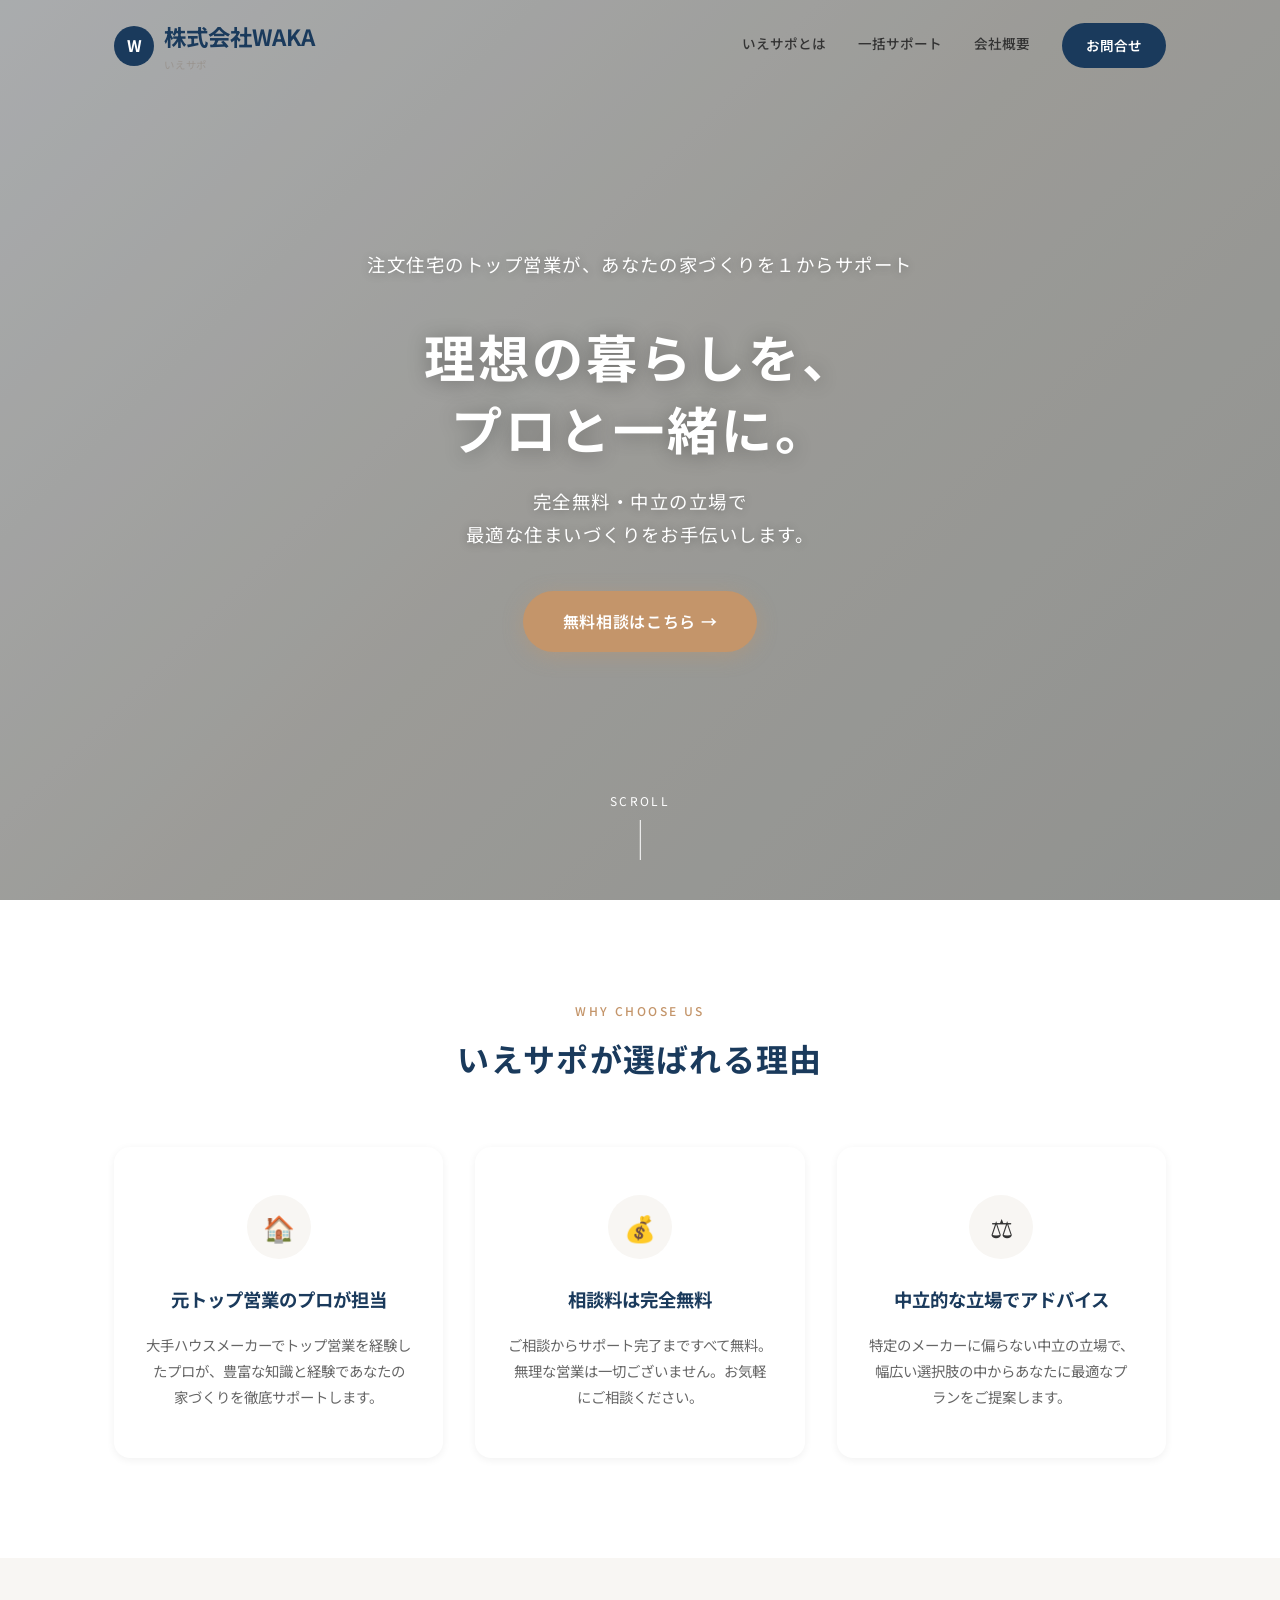
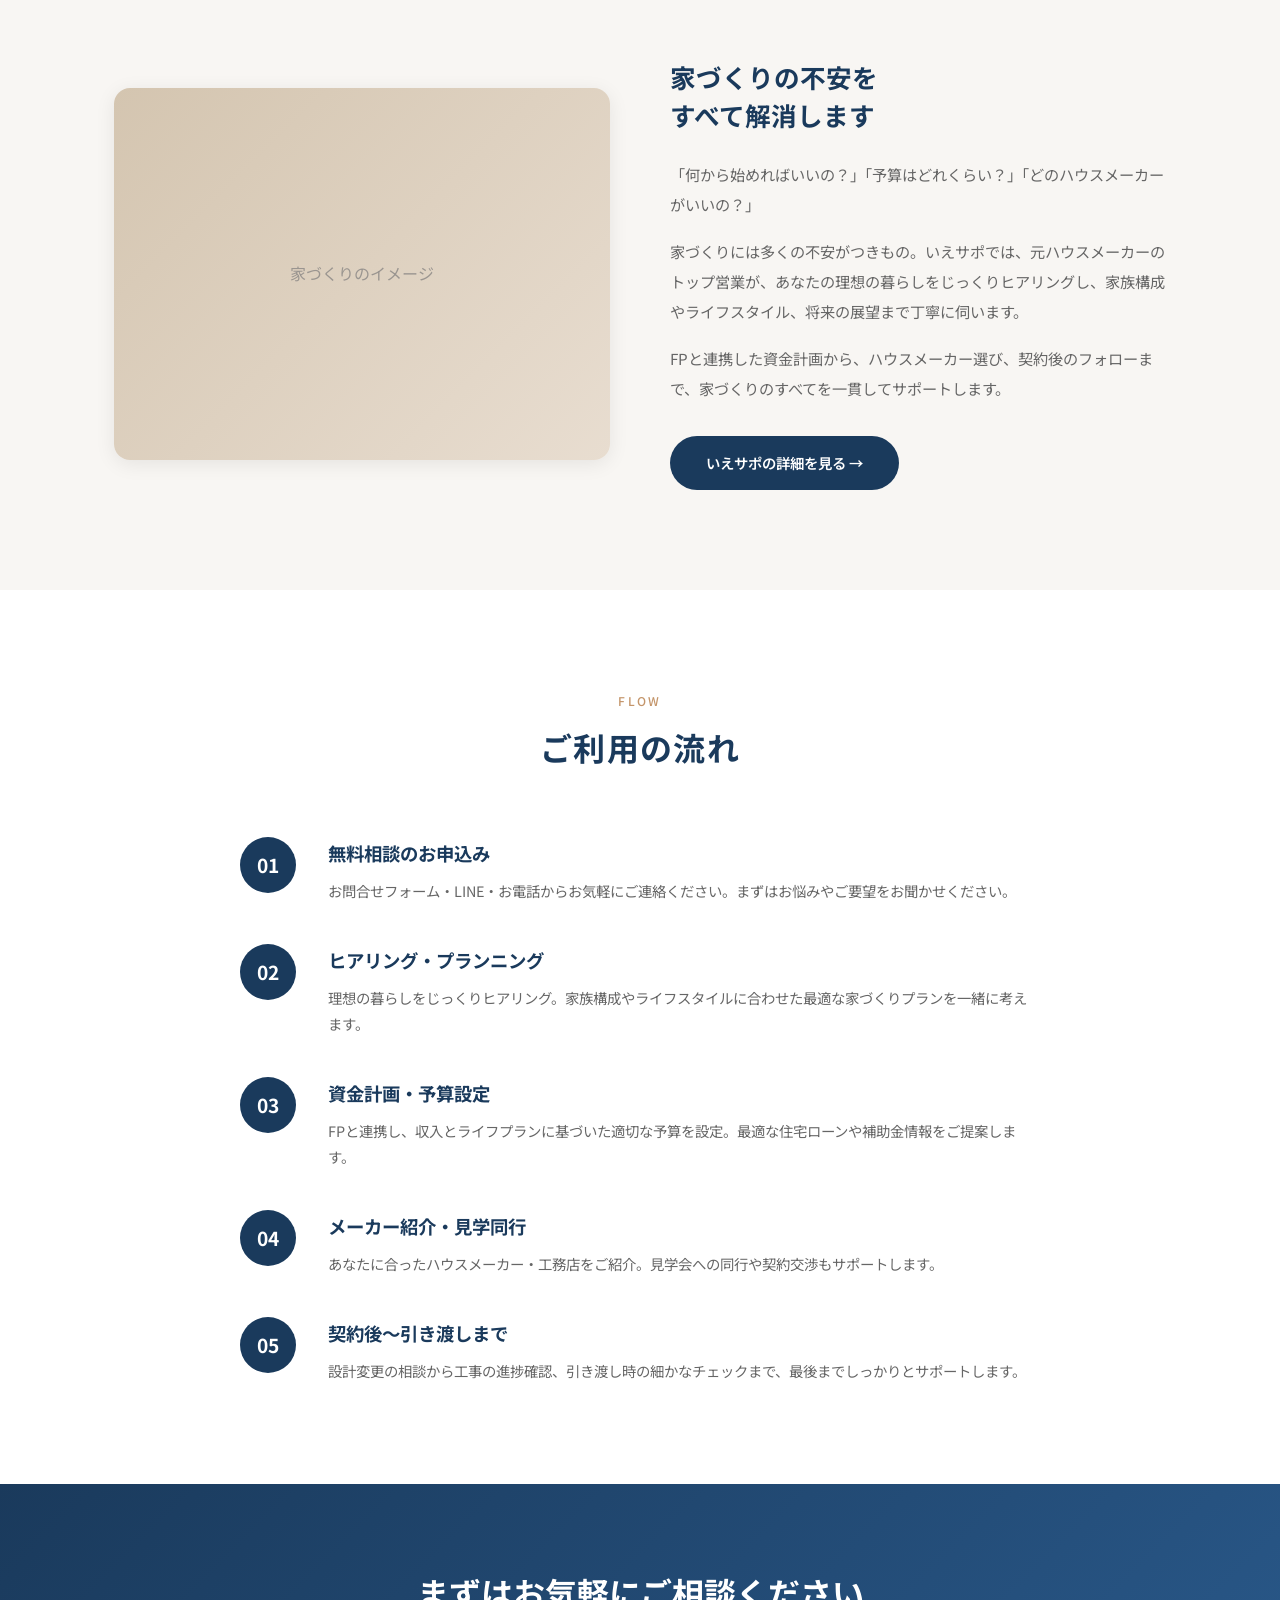
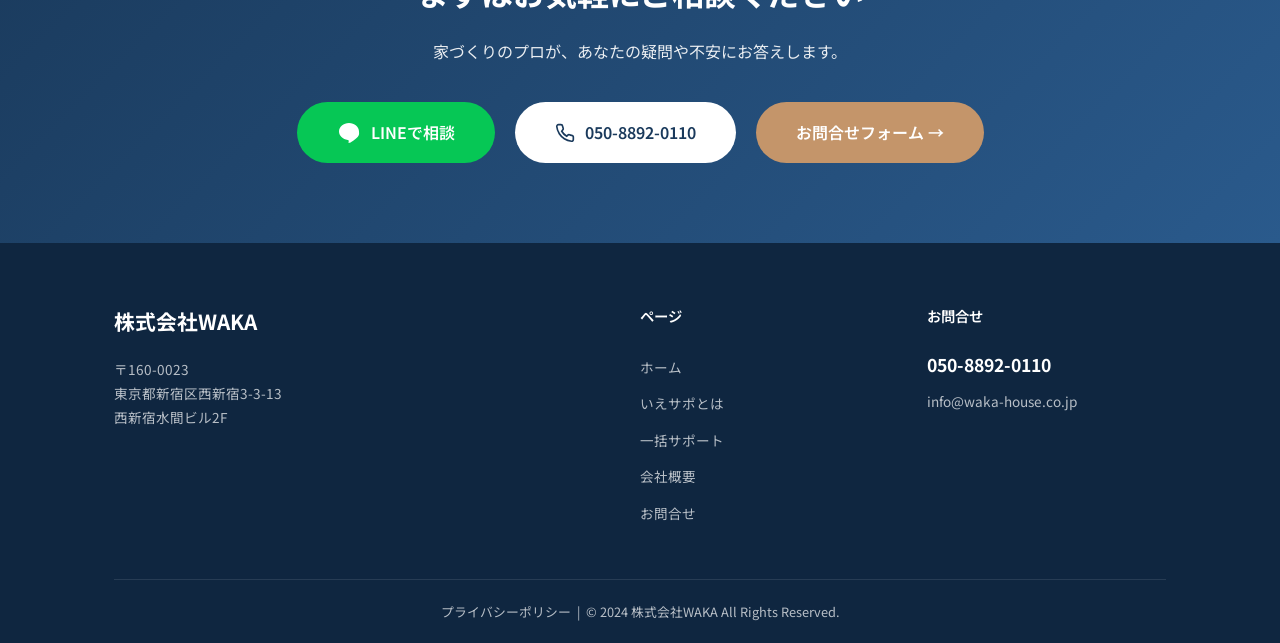
==== index.html @ 0952edc8 "Initial commit: 株式会社WAKA いえサポ corporate site - 7 pages: index, iesapo, support, contact, company, pr" ====
<!DOCTYPE html>
<html lang="ja">
<head>
  <meta charset="UTF-8">
  <meta name="viewport" content="width=device-width, initial-scale=1.0">
  <title>株式会社WAKA | いえサポ - 注文住宅のプロがあなたの家づくりをサポート</title>
  <meta name="description" content="株式会社WAKAの「いえサポ」は、注文住宅でトップ営業だったプロがあなたの家づくりを1からサポート。完全無料・中立の立場で最適な住まいづくりをお手伝いします。">
  <meta name="keywords" content="いえサポ,株式会社WAKA,注文住宅,家づくり,住宅相談,ハウスメーカー">
  <link rel="preconnect" href="https://fonts.googleapis.com">
  <link rel="preconnect" href="https://fonts.gstatic.com" crossorigin>
  <link href="https://fonts.googleapis.com/css2?family=Noto+Sans+JP:wght@300;400;500;600;700&display=swap" rel="stylesheet">
  <link rel="stylesheet" href="assets/css/style.css">
</head>
<body>

  <!-- Header -->
  <header class="header">
    <div class="container">
      <div class="header-logo">
        <a href="index.html">
          <span class="logo-mark">W</span>
          <span>
            株式会社WAKA
            <span class="logo-sub">いえサポ</span>
          </span>
        </a>
      </div>
      <nav class="nav-desktop">
        <a href="iesapo.html">いえサポとは</a>
        <a href="support.html">一括サポート</a>
        <a href="company.html">会社概要</a>
        <a href="contact.php" class="nav-cta">お問合せ</a>
      </nav>
      <button class="hamburger" aria-label="メニュー">
        <span></span>
        <span></span>
        <span></span>
      </button>
    </div>
  </header>

  <!-- Mobile Nav -->
  <div class="nav-overlay"></div>
  <nav class="nav-mobile">
    <a href="index.html">ホーム</a>
    <a href="iesapo.html">いえサポとは</a>
    <a href="support.html">一括サポート</a>
    <a href="company.html">会社概要</a>
    <a href="contact.php">お問合せ</a>
    <a href="privacy.html">プライバシーポリシー</a>
  </nav>

  <!-- Hero -->
  <section class="hero">
    <div class="hero-bg">
      <img src="assets/images/hero-main.jpg" alt="理想の住まい" onerror="this.style.display='none'">
    </div>
    <div class="hero-content">
      <p class="subcopy fade-in">注文住宅のトップ営業が、あなたの家づくりを１からサポート</p>
      <h1 class="catchcopy fade-in">理想の暮らしを、<br>プロと一緒に。</h1>
      <p class="subcopy fade-in">完全無料・中立の立場で<br>最適な住まいづくりをお手伝いします。</p>
      <a href="contact.php" class="hero-cta fade-in">無料相談はこちら &#8594;</a>
    </div>
    <div class="hero-scroll">SCROLL</div>
  </section>

  <!-- Features -->
  <section class="section" id="features">
    <div class="container">
      <div class="section-title fade-in">
        <span class="en">Why Choose Us</span>
        <h2>いえサポが選ばれる理由</h2>
      </div>
      <div class="features-grid">
        <div class="feature-card fade-in">
          <div class="icon">&#x1F3E0;</div>
          <h3>元トップ営業のプロが担当</h3>
          <p>大手ハウスメーカーでトップ営業を経験したプロが、豊富な知識と経験であなたの家づくりを徹底サポートします。</p>
        </div>
        <div class="feature-card fade-in">
          <div class="icon">&#x1F4B0;</div>
          <h3>相談料は完全無料</h3>
          <p>ご相談からサポート完了まですべて無料。無理な営業は一切ございません。お気軽にご相談ください。</p>
        </div>
        <div class="feature-card fade-in">
          <div class="icon">&#x2696;</div>
          <h3>中立的な立場でアドバイス</h3>
          <p>特定のメーカーに偏らない中立の立場で、幅広い選択肢の中からあなたに最適なプランをご提案します。</p>
        </div>
      </div>
    </div>
  </section>

  <!-- About -->
  <section class="section section--gray" id="about">
    <div class="container">
      <div class="about-grid">
        <div class="about-image fade-in-left">
          <div class="placeholder-img">
            <img src="assets/images/about-home.jpg" alt="いえサポについて" onerror="this.parentElement.textContent='家づくりのイメージ'">
          </div>
        </div>
        <div class="about-text fade-in-right">
          <h3>家づくりの不安を<br>すべて解消します</h3>
          <p>「何から始めればいいの？」「予算はどれくらい？」「どのハウスメーカーがいいの？」</p>
          <p>家づくりには多くの不安がつきもの。いえサポでは、元ハウスメーカーのトップ営業が、あなたの理想の暮らしをじっくりヒアリングし、家族構成やライフスタイル、将来の展望まで丁寧に伺います。</p>
          <p>FPと連携した資金計画から、ハウスメーカー選び、契約後のフォローまで、家づくりのすべてを一貫してサポートします。</p>
          <a href="iesapo.html" class="btn-primary">いえサポの詳細を見る &#8594;</a>
        </div>
      </div>
    </div>
  </section>

  <!-- Flow -->
  <section class="section" id="flow">
    <div class="container">
      <div class="section-title fade-in">
        <span class="en">Flow</span>
        <h2>ご利用の流れ</h2>
      </div>
      <div class="steps-list">
        <div class="step-item fade-in">
          <div class="step-number">01</div>
          <div class="step-content">
            <h3>無料相談のお申込み</h3>
            <p>お問合せフォーム・LINE・お電話からお気軽にご連絡ください。まずはお悩みやご要望をお聞かせください。</p>
          </div>
        </div>
        <div class="step-item fade-in">
          <div class="step-number">02</div>
          <div class="step-content">
            <h3>ヒアリング・プランニング</h3>
            <p>理想の暮らしをじっくりヒアリング。家族構成やライフスタイルに合わせた最適な家づくりプランを一緒に考えます。</p>
          </div>
        </div>
        <div class="step-item fade-in">
          <div class="step-number">03</div>
          <div class="step-content">
            <h3>資金計画・予算設定</h3>
            <p>FPと連携し、収入とライフプランに基づいた適切な予算を設定。最適な住宅ローンや補助金情報をご提案します。</p>
          </div>
        </div>
        <div class="step-item fade-in">
          <div class="step-number">04</div>
          <div class="step-content">
            <h3>メーカー紹介・見学同行</h3>
            <p>あなたに合ったハウスメーカー・工務店をご紹介。見学会への同行や契約交渉もサポートします。</p>
          </div>
        </div>
        <div class="step-item fade-in">
          <div class="step-number">05</div>
          <div class="step-content">
            <h3>契約後〜引き渡しまで</h3>
            <p>設計変更の相談から工事の進捗確認、引き渡し時の細かなチェックまで、最後までしっかりとサポートします。</p>
          </div>
        </div>
      </div>
    </div>
  </section>

  <!-- CTA -->
  <section class="cta-section">
    <div class="container fade-in">
      <h2>まずはお気軽にご相談ください</h2>
      <p>家づくりのプロが、あなたの疑問や不安にお答えします。</p>
      <div class="cta-buttons">
        <a href="https://line.me/" class="cta-btn cta-btn--line" target="_blank" rel="noopener">
          <svg width="24" height="24" viewBox="0 0 24 24" fill="currentColor"><path d="M12 2C6.48 2 2 5.82 2 10.5c0 4.21 3.74 7.74 8.78 8.4.34.07.8.23.92.52.1.27.07.68.03.95l-.15.9c-.04.27-.2 1.05.92.57s6.13-3.61 8.36-6.18C22.63 13.59 22 12.11 22 10.5 22 5.82 17.52 2 12 2z"/></svg>
          LINEで相談
        </a>
        <a href="tel:050-8892-0110" class="cta-btn cta-btn--tel">
          <svg width="20" height="20" viewBox="0 0 24 24" fill="none" stroke="currentColor" stroke-width="2"><path d="M22 16.92v3a2 2 0 01-2.18 2 19.79 19.79 0 01-8.63-3.07 19.5 19.5 0 01-6-6 19.79 19.79 0 01-3.07-8.67A2 2 0 014.11 2h3a2 2 0 012 1.72c.13.81.36 1.6.68 2.34a2 2 0 01-.45 2.11L8.09 9.91a16 16 0 006 6l1.27-1.27a2 2 0 012.11-.45c.74.32 1.53.55 2.34.68A2 2 0 0122 16.92z"/></svg>
          050-8892-0110
        </a>
        <a href="contact.php" class="cta-btn cta-btn--contact">
          お問合せフォーム &#8594;
        </a>
      </div>
    </div>
  </section>

  <!-- Footer -->
  <footer class="footer">
    <div class="container">
      <div class="footer-grid">
        <div class="footer-brand">
          <div class="logo">株式会社WAKA</div>
          <p>〒160-0023<br>東京都新宿区西新宿3-3-13<br>西新宿水間ビル2F</p>
        </div>
        <div class="footer-nav">
          <h4>ページ</h4>
          <a href="index.html">ホーム</a>
          <a href="iesapo.html">いえサポとは</a>
          <a href="support.html">一括サポート</a>
          <a href="company.html">会社概要</a>
          <a href="contact.php">お問合せ</a>
        </div>
        <div class="footer-contact">
          <h4>お問合せ</h4>
          <p class="tel">050-8892-0110</p>
          <p>info@waka-house.co.jp</p>
        </div>
      </div>
      <div class="footer-bottom">
        <a href="privacy.html">プライバシーポリシー</a> &nbsp;|&nbsp;
        <span>&copy; 2024 株式会社WAKA All Rights Reserved.</span>
      </div>
    </div>
  </footer>

  <!-- Fixed CTA (Mobile) -->
  <div class="fixed-cta">
    <a href="https://line.me/" class="cta-line" target="_blank" rel="noopener">
      <svg width="20" height="20" viewBox="0 0 24 24" fill="currentColor"><path d="M12 2C6.48 2 2 5.82 2 10.5c0 4.21 3.74 7.74 8.78 8.4.34.07.8.23.92.52.1.27.07.68.03.95l-.15.9c-.04.27-.2 1.05.92.57s6.13-3.61 8.36-6.18C22.63 13.59 22 12.11 22 10.5 22 5.82 17.52 2 12 2z"/></svg>
      LINE
    </a>
    <a href="tel:050-8892-0110" class="cta-tel">
      <svg width="18" height="18" viewBox="0 0 24 24" fill="none" stroke="currentColor" stroke-width="2"><path d="M22 16.92v3a2 2 0 01-2.18 2 19.79 19.79 0 01-8.63-3.07 19.5 19.5 0 01-6-6 19.79 19.79 0 01-3.07-8.67A2 2 0 014.11 2h3a2 2 0 012 1.72c.13.81.36 1.6.68 2.34a2 2 0 01-.45 2.11L8.09 9.91a16 16 0 006 6l1.27-1.27a2 2 0 012.11-.45c.74.32 1.53.55 2.34.68A2 2 0 0122 16.92z"/></svg>
      電話
    </a>
    <a href="contact.php" class="cta-mail">
      &#9993; お問合せ
    </a>
  </div>

  <script src="assets/js/main.js"></script>
</body>
</html>
---- assets/css/style.css ----
/* ============================================
   株式会社WAKA - いえサポ
   Modern Corporate Site Stylesheet
   ============================================ */

/* --- Reset & Base --- */
*,
*::before,
*::after {
  margin: 0;
  padding: 0;
  box-sizing: border-box;
}

:root {
  --color-primary: #1a3a5c;
  --color-primary-light: #2a5a8c;
  --color-primary-dark: #0f2640;
  --color-accent: #c4956a;
  --color-accent-light: #d4a87a;
  --color-white: #ffffff;
  --color-offwhite: #f8f6f3;
  --color-gray-light: #e8e4df;
  --color-gray: #9a9590;
  --color-text: #333333;
  --color-text-light: #666666;
  --font-main: 'Noto Sans JP', sans-serif;
  --shadow-sm: 0 2px 8px rgba(0, 0, 0, 0.06);
  --shadow-md: 0 4px 20px rgba(0, 0, 0, 0.08);
  --shadow-lg: 0 8px 40px rgba(0, 0, 0, 0.12);
  --radius: 8px;
  --radius-lg: 16px;
  --transition: 0.3s cubic-bezier(0.4, 0, 0.2, 1);
}

html {
  scroll-behavior: smooth;
  font-size: 16px;
}

body {
  font-family: var(--font-main);
  color: var(--color-text);
  background: var(--color-white);
  line-height: 1.8;
  -webkit-font-smoothing: antialiased;
  overflow-x: hidden;
}

a {
  color: inherit;
  text-decoration: none;
  transition: color var(--transition);
}

img {
  max-width: 100%;
  height: auto;
  display: block;
}

ul, ol {
  list-style: none;
}

/* --- Utility --- */
.container {
  max-width: 1100px;
  margin: 0 auto;
  padding: 0 24px;
}

.section {
  padding: 100px 0;
}

.section--gray {
  background: var(--color-offwhite);
}

.section-title {
  text-align: center;
  margin-bottom: 60px;
}

.section-title h2 {
  font-size: 2rem;
  font-weight: 700;
  color: var(--color-primary);
  letter-spacing: 0.04em;
  margin-bottom: 12px;
}

.section-title .en {
  display: block;
  font-size: 0.75rem;
  font-weight: 500;
  color: var(--color-accent);
  text-transform: uppercase;
  letter-spacing: 0.2em;
  margin-bottom: 8px;
}

.section-title p {
  color: var(--color-text-light);
  font-size: 0.95rem;
}

/* --- Fade In Animation --- */
.fade-in {
  opacity: 0;
  transform: translateY(30px);
  transition: opacity 0.8s ease, transform 0.8s ease;
}

.fade-in.visible {
  opacity: 1;
  transform: translateY(0);
}

.fade-in-left {
  opacity: 0;
  transform: translateX(-30px);
  transition: opacity 0.8s ease, transform 0.8s ease;
}

.fade-in-left.visible {
  opacity: 1;
  transform: translateX(0);
}

.fade-in-right {
  opacity: 0;
  transform: translateX(30px);
  transition: opacity 0.8s ease, transform 0.8s ease;
}

.fade-in-right.visible {
  opacity: 1;
  transform: translateX(0);
}

/* ============================================
   Header
   ============================================ */
.header {
  position: fixed;
  top: 0;
  left: 0;
  width: 100%;
  z-index: 1000;
  padding: 16px 0;
  transition: background var(--transition), box-shadow var(--transition), padding var(--transition);
}

.header.scrolled {
  background: rgba(255, 255, 255, 0.97);
  box-shadow: var(--shadow-sm);
  padding: 10px 0;
}

.header .container {
  display: flex;
  align-items: center;
  justify-content: space-between;
}

.header-logo a {
  display: flex;
  align-items: center;
  gap: 10px;
  font-size: 1.4rem;
  font-weight: 700;
  color: var(--color-primary);
}

.header-logo .logo-mark {
  width: 40px;
  height: 40px;
  background: var(--color-primary);
  color: var(--color-white);
  border-radius: 50%;
  display: flex;
  align-items: center;
  justify-content: center;
  font-size: 1rem;
  font-weight: 700;
}

.header-logo .logo-sub {
  display: block;
  font-size: 0.65rem;
  font-weight: 400;
  color: var(--color-gray);
  letter-spacing: 0.08em;
}

/* Desktop Nav */
.nav-desktop {
  display: flex;
  align-items: center;
  gap: 32px;
}

.nav-desktop a {
  font-size: 0.85rem;
  font-weight: 500;
  color: var(--color-text);
  position: relative;
  padding-bottom: 4px;
}

.nav-desktop a::after {
  content: '';
  position: absolute;
  bottom: 0;
  left: 0;
  width: 0;
  height: 2px;
  background: var(--color-accent);
  transition: width var(--transition);
}

.nav-desktop a:hover::after {
  width: 100%;
}

.nav-desktop .nav-cta {
  background: var(--color-primary);
  color: var(--color-white);
  padding: 10px 24px;
  border-radius: 50px;
  font-size: 0.85rem;
  font-weight: 600;
  transition: background var(--transition), transform var(--transition);
}

.nav-desktop .nav-cta::after {
  display: none;
}

.nav-desktop .nav-cta:hover {
  background: var(--color-primary-light);
  transform: translateY(-1px);
}

/* Hamburger */
.hamburger {
  display: none;
  flex-direction: column;
  gap: 6px;
  background: none;
  border: none;
  cursor: pointer;
  padding: 8px;
  z-index: 1001;
}

.hamburger span {
  display: block;
  width: 24px;
  height: 2px;
  background: var(--color-primary);
  transition: transform var(--transition), opacity var(--transition);
}

.hamburger.active span:nth-child(1) {
  transform: rotate(45deg) translate(5px, 6px);
}

.hamburger.active span:nth-child(2) {
  opacity: 0;
}

.hamburger.active span:nth-child(3) {
  transform: rotate(-45deg) translate(5px, -6px);
}

/* Mobile Nav */
.nav-mobile {
  display: none;
  position: fixed;
  top: 0;
  right: -100%;
  width: 80%;
  max-width: 360px;
  height: 100vh;
  background: var(--color-white);
  box-shadow: var(--shadow-lg);
  padding: 100px 40px 40px;
  transition: right var(--transition);
  z-index: 999;
}

.nav-mobile.open {
  right: 0;
}

.nav-mobile a {
  display: block;
  font-size: 1rem;
  font-weight: 500;
  padding: 16px 0;
  border-bottom: 1px solid var(--color-gray-light);
  color: var(--color-text);
}

.nav-mobile a:hover {
  color: var(--color-primary);
}

.nav-overlay {
  display: none;
  position: fixed;
  top: 0;
  left: 0;
  width: 100%;
  height: 100%;
  background: rgba(0, 0, 0, 0.4);
  z-index: 998;
  opacity: 0;
  transition: opacity var(--transition);
}

.nav-overlay.active {
  opacity: 1;
}

/* ============================================
   Hero
   ============================================ */
.hero {
  position: relative;
  height: 100vh;
  min-height: 600px;
  display: flex;
  align-items: center;
  justify-content: center;
  overflow: hidden;
}

.hero-bg {
  position: absolute;
  inset: 0;
  background: linear-gradient(135deg, #e8ddd0 0%, #d4c5b0 50%, #c4b8a5 100%);
  z-index: 0;
}

.hero-bg::after {
  content: '';
  position: absolute;
  inset: 0;
  background: rgba(26, 58, 92, 0.3);
}

.hero-bg img {
  width: 100%;
  height: 100%;
  object-fit: cover;
}

.hero-content {
  position: relative;
  z-index: 1;
  text-align: center;
  color: var(--color-white);
  padding: 0 24px;
}

.hero-content .catchcopy {
  font-size: 3.2rem;
  font-weight: 700;
  line-height: 1.4;
  letter-spacing: 0.06em;
  text-shadow: 0 2px 20px rgba(0, 0, 0, 0.3);
  margin-bottom: 20px;
}

.hero-content .subcopy {
  font-size: 1.15rem;
  font-weight: 400;
  letter-spacing: 0.08em;
  text-shadow: 0 1px 10px rgba(0, 0, 0, 0.3);
  margin-bottom: 40px;
  line-height: 1.8;
}

.hero-cta {
  display: inline-flex;
  align-items: center;
  gap: 10px;
  background: var(--color-accent);
  color: var(--color-white);
  padding: 16px 40px;
  border-radius: 50px;
  font-size: 1rem;
  font-weight: 600;
  letter-spacing: 0.04em;
  transition: background var(--transition), transform var(--transition), box-shadow var(--transition);
  box-shadow: 0 4px 20px rgba(196, 149, 106, 0.4);
}

.hero-cta:hover {
  background: var(--color-accent-light);
  transform: translateY(-2px);
  box-shadow: 0 6px 30px rgba(196, 149, 106, 0.5);
}

.hero-scroll {
  position: absolute;
  bottom: 40px;
  left: 50%;
  transform: translateX(-50%);
  z-index: 1;
  color: var(--color-white);
  font-size: 0.75rem;
  letter-spacing: 0.2em;
  text-align: center;
}

.hero-scroll::after {
  content: '';
  display: block;
  width: 1px;
  height: 40px;
  background: var(--color-white);
  margin: 8px auto 0;
  animation: scrollLine 1.5s ease-in-out infinite;
}

@keyframes scrollLine {
  0% { transform: scaleY(0); transform-origin: top; }
  50% { transform: scaleY(1); transform-origin: top; }
  50.1% { transform-origin: bottom; }
  100% { transform: scaleY(0); transform-origin: bottom; }
}

/* ============================================
   Features (Top Page)
   ============================================ */
.features-grid {
  display: grid;
  grid-template-columns: repeat(3, 1fr);
  gap: 32px;
}

.feature-card {
  background: var(--color-white);
  border-radius: var(--radius-lg);
  padding: 48px 32px;
  text-align: center;
  box-shadow: var(--shadow-sm);
  transition: transform var(--transition), box-shadow var(--transition);
}

.feature-card:hover {
  transform: translateY(-4px);
  box-shadow: var(--shadow-md);
}

.feature-card .icon {
  width: 64px;
  height: 64px;
  background: var(--color-offwhite);
  border-radius: 50%;
  display: flex;
  align-items: center;
  justify-content: center;
  margin: 0 auto 24px;
  font-size: 1.6rem;
}

.feature-card h3 {
  font-size: 1.15rem;
  font-weight: 700;
  color: var(--color-primary);
  margin-bottom: 16px;
}

.feature-card p {
  font-size: 0.9rem;
  color: var(--color-text-light);
  line-height: 1.8;
}

/* ============================================
   About / Intro
   ============================================ */
.about-grid {
  display: grid;
  grid-template-columns: 1fr 1fr;
  gap: 60px;
  align-items: center;
}

.about-image {
  border-radius: var(--radius-lg);
  overflow: hidden;
  box-shadow: var(--shadow-md);
}

.about-image .placeholder-img {
  width: 100%;
  aspect-ratio: 4 / 3;
  background: linear-gradient(135deg, #d4c5b0, #e8ddd0);
  display: flex;
  align-items: center;
  justify-content: center;
  font-size: 1rem;
  color: var(--color-gray);
}

.about-text h3 {
  font-size: 1.6rem;
  font-weight: 700;
  color: var(--color-primary);
  margin-bottom: 24px;
  line-height: 1.5;
}

.about-text p {
  font-size: 0.95rem;
  color: var(--color-text-light);
  margin-bottom: 16px;
  line-height: 2;
}

.btn-primary {
  display: inline-flex;
  align-items: center;
  gap: 8px;
  background: var(--color-primary);
  color: var(--color-white);
  padding: 14px 36px;
  border-radius: 50px;
  font-size: 0.9rem;
  font-weight: 600;
  transition: background var(--transition), transform var(--transition);
  margin-top: 16px;
}

.btn-primary:hover {
  background: var(--color-primary-light);
  transform: translateY(-2px);
}

.btn-accent {
  display: inline-flex;
  align-items: center;
  gap: 8px;
  background: var(--color-accent);
  color: var(--color-white);
  padding: 14px 36px;
  border-radius: 50px;
  font-size: 0.9rem;
  font-weight: 600;
  transition: background var(--transition), transform var(--transition);
  margin-top: 16px;
}

.btn-accent:hover {
  background: var(--color-accent-light);
  transform: translateY(-2px);
}

/* ============================================
   Steps / Flow
   ============================================ */
.steps-list {
  display: flex;
  flex-direction: column;
  gap: 40px;
  max-width: 800px;
  margin: 0 auto;
}

.step-item {
  display: flex;
  gap: 32px;
  align-items: flex-start;
}

.step-number {
  flex-shrink: 0;
  width: 56px;
  height: 56px;
  background: var(--color-primary);
  color: var(--color-white);
  border-radius: 50%;
  display: flex;
  align-items: center;
  justify-content: center;
  font-size: 1.2rem;
  font-weight: 700;
}

.step-content h3 {
  font-size: 1.15rem;
  font-weight: 700;
  color: var(--color-primary);
  margin-bottom: 8px;
}

.step-content p {
  font-size: 0.9rem;
  color: var(--color-text-light);
  line-height: 1.8;
}

/* ============================================
   CTA Section
   ============================================ */
.cta-section {
  background: linear-gradient(135deg, var(--color-primary) 0%, var(--color-primary-light) 100%);
  padding: 80px 0;
  text-align: center;
  color: var(--color-white);
}

.cta-section h2 {
  font-size: 2rem;
  font-weight: 700;
  margin-bottom: 16px;
}

.cta-section p {
  font-size: 1rem;
  margin-bottom: 36px;
  opacity: 0.9;
}

.cta-buttons {
  display: flex;
  justify-content: center;
  gap: 20px;
  flex-wrap: wrap;
}

.cta-btn {
  display: inline-flex;
  align-items: center;
  gap: 10px;
  padding: 16px 40px;
  border-radius: 50px;
  font-size: 1rem;
  font-weight: 600;
  transition: transform var(--transition), box-shadow var(--transition);
}

.cta-btn--line {
  background: #06c755;
  color: var(--color-white);
}

.cta-btn--line:hover {
  transform: translateY(-2px);
  box-shadow: 0 4px 20px rgba(6, 199, 85, 0.4);
}

.cta-btn--tel {
  background: var(--color-white);
  color: var(--color-primary);
}

.cta-btn--tel:hover {
  transform: translateY(-2px);
  box-shadow: 0 4px 20px rgba(255, 255, 255, 0.3);
}

.cta-btn--contact {
  background: var(--color-accent);
  color: var(--color-white);
}

.cta-btn--contact:hover {
  transform: translateY(-2px);
  box-shadow: 0 4px 20px rgba(196, 149, 106, 0.4);
}

/* ============================================
   Footer
   ============================================ */
.footer {
  background: var(--color-primary-dark);
  color: rgba(255, 255, 255, 0.7);
  padding: 60px 0 0;
}

.footer-grid {
  display: grid;
  grid-template-columns: 2fr 1fr 1fr;
  gap: 48px;
  margin-bottom: 48px;
}

.footer-brand .logo {
  font-size: 1.3rem;
  font-weight: 700;
  color: var(--color-white);
  margin-bottom: 16px;
}

.footer-brand p {
  font-size: 0.85rem;
  line-height: 1.8;
}

.footer-nav h4,
.footer-contact h4 {
  color: var(--color-white);
  font-size: 0.9rem;
  font-weight: 600;
  margin-bottom: 20px;
}

.footer-nav a {
  display: block;
  font-size: 0.85rem;
  padding: 6px 0;
  transition: color var(--transition);
}

.footer-nav a:hover {
  color: var(--color-white);
}

.footer-contact p {
  font-size: 0.85rem;
  margin-bottom: 8px;
}

.footer-contact .tel {
  font-size: 1.1rem;
  font-weight: 700;
  color: var(--color-white);
}

.footer-bottom {
  border-top: 1px solid rgba(255, 255, 255, 0.1);
  padding: 20px 0;
  text-align: center;
  font-size: 0.8rem;
}

/* ============================================
   Fixed Bottom CTA (Mobile)
   ============================================ */
.fixed-cta {
  position: fixed;
  bottom: 0;
  left: 0;
  width: 100%;
  z-index: 900;
  display: flex;
  box-shadow: 0 -2px 20px rgba(0, 0, 0, 0.15);
}

.fixed-cta a {
  flex: 1;
  display: flex;
  align-items: center;
  justify-content: center;
  gap: 8px;
  padding: 16px;
  font-size: 0.85rem;
  font-weight: 600;
  color: var(--color-white);
  text-align: center;
}

.fixed-cta .cta-line {
  background: #06c755;
}

.fixed-cta .cta-tel {
  background: var(--color-primary);
}

.fixed-cta .cta-mail {
  background: var(--color-accent);
}

/* ============================================
   Page Header (Sub Pages)
   ============================================ */
.page-header {
  padding: 140px 0 60px;
  background: linear-gradient(135deg, var(--color-offwhite) 0%, #ebe5dc 100%);
  text-align: center;
}

.page-header h1 {
  font-size: 2rem;
  font-weight: 700;
  color: var(--color-primary);
  margin-bottom: 8px;
}

.page-header .en {
  font-size: 0.75rem;
  color: var(--color-accent);
  text-transform: uppercase;
  letter-spacing: 0.2em;
}

/* ============================================
   Service Detail Pages
   ============================================ */
.service-intro {
  max-width: 800px;
  margin: 0 auto;
  text-align: center;
}

.service-intro p {
  font-size: 1.05rem;
  line-height: 2;
  color: var(--color-text-light);
}

.service-points {
  display: grid;
  grid-template-columns: repeat(2, 1fr);
  gap: 32px;
  margin-top: 48px;
}

.service-point {
  background: var(--color-white);
  border-radius: var(--radius-lg);
  padding: 40px 32px;
  box-shadow: var(--shadow-sm);
  transition: transform var(--transition), box-shadow var(--transition);
}

.service-point:hover {
  transform: translateY(-4px);
  box-shadow: var(--shadow-md);
}

.service-point .num {
  display: inline-block;
  font-size: 0.75rem;
  font-weight: 700;
  color: var(--color-accent);
  letter-spacing: 0.1em;
  margin-bottom: 12px;
}

.service-point h3 {
  font-size: 1.1rem;
  font-weight: 700;
  color: var(--color-primary);
  margin-bottom: 12px;
}

.service-point p {
  font-size: 0.9rem;
  color: var(--color-text-light);
  line-height: 1.8;
}

/* Worry List */
.worry-list {
  display: grid;
  grid-template-columns: repeat(2, 1fr);
  gap: 20px;
  max-width: 700px;
  margin: 40px auto 0;
}

.worry-item {
  background: var(--color-white);
  border-left: 4px solid var(--color-accent);
  padding: 20px 24px;
  border-radius: 0 var(--radius) var(--radius) 0;
  font-size: 0.95rem;
  color: var(--color-text);
  box-shadow: var(--shadow-sm);
}

/* ============================================
   Company Table
   ============================================ */
.company-table {
  max-width: 800px;
  margin: 0 auto;
}

.company-table table {
  width: 100%;
  border-collapse: collapse;
}

.company-table th,
.company-table td {
  padding: 20px 24px;
  border-bottom: 1px solid var(--color-gray-light);
  font-size: 0.95rem;
  text-align: left;
  vertical-align: top;
}

.company-table th {
  width: 160px;
  font-weight: 600;
  color: var(--color-primary);
  background: var(--color-offwhite);
}

/* ============================================
   Contact Form
   ============================================ */
.contact-form {
  max-width: 640px;
  margin: 0 auto;
}

.form-group {
  margin-bottom: 28px;
}

.form-group label {
  display: block;
  font-size: 0.9rem;
  font-weight: 600;
  color: var(--color-text);
  margin-bottom: 8px;
}

.form-group label .required {
  background: var(--color-accent);
  color: var(--color-white);
  font-size: 0.7rem;
  padding: 2px 8px;
  border-radius: 4px;
  margin-left: 8px;
  font-weight: 500;
}

.form-group input,
.form-group textarea,
.form-group select {
  width: 100%;
  padding: 14px 18px;
  border: 1px solid var(--color-gray-light);
  border-radius: var(--radius);
  font-size: 0.95rem;
  font-family: var(--font-main);
  color: var(--color-text);
  background: var(--color-white);
  transition: border-color var(--transition), box-shadow var(--transition);
}

.form-group input:focus,
.form-group textarea:focus,
.form-group select:focus {
  outline: none;
  border-color: var(--color-primary);
  box-shadow: 0 0 0 3px rgba(26, 58, 92, 0.1);
}

.form-group textarea {
  min-height: 160px;
  resize: vertical;
}

.form-submit {
  text-align: center;
  margin-top: 40px;
}

.form-submit button {
  display: inline-flex;
  align-items: center;
  gap: 10px;
  background: var(--color-primary);
  color: var(--color-white);
  border: none;
  padding: 18px 60px;
  border-radius: 50px;
  font-size: 1rem;
  font-weight: 600;
  font-family: var(--font-main);
  cursor: pointer;
  transition: background var(--transition), transform var(--transition), box-shadow var(--transition);
}

.form-submit button:hover {
  background: var(--color-primary-light);
  transform: translateY(-2px);
  box-shadow: var(--shadow-md);
}

/* ============================================
   Privacy Policy
   ============================================ */
.privacy-content {
  max-width: 800px;
  margin: 0 auto;
}

.privacy-content h3 {
  font-size: 1.15rem;
  font-weight: 700;
  color: var(--color-primary);
  margin: 40px 0 16px;
  padding-left: 16px;
  border-left: 3px solid var(--color-accent);
}

.privacy-content p {
  font-size: 0.9rem;
  color: var(--color-text-light);
  line-height: 2;
  margin-bottom: 16px;
}

.privacy-content ul {
  margin: 12px 0 16px 24px;
}

.privacy-content ul li {
  font-size: 0.9rem;
  color: var(--color-text-light);
  line-height: 2;
  position: relative;
  padding-left: 16px;
}

.privacy-content ul li::before {
  content: '・';
  position: absolute;
  left: 0;
}

/* ============================================
   Thanks Page
   ============================================ */
.thanks-content {
  text-align: center;
  padding: 120px 24px;
  min-height: 50vh;
  display: flex;
  flex-direction: column;
  align-items: center;
  justify-content: center;
}

.thanks-content .icon-check {
  width: 80px;
  height: 80px;
  background: #e8f5e9;
  border-radius: 50%;
  display: flex;
  align-items: center;
  justify-content: center;
  font-size: 2rem;
  margin: 0 auto 24px;
  color: #4caf50;
}

.thanks-content h2 {
  font-size: 1.6rem;
  font-weight: 700;
  color: var(--color-primary);
  margin-bottom: 16px;
}

.thanks-content p {
  font-size: 0.95rem;
  color: var(--color-text-light);
  margin-bottom: 40px;
  line-height: 2;
}

/* ============================================
   Map
   ============================================ */
.map-container {
  margin-top: 48px;
  border-radius: var(--radius-lg);
  overflow: hidden;
  box-shadow: var(--shadow-sm);
}

.map-container iframe {
  width: 100%;
  height: 400px;
  border: none;
}

/* ============================================
   Responsive
   ============================================ */
@media (max-width: 768px) {
  .nav-desktop {
    display: none;
  }

  .hamburger {
    display: flex;
  }

  .nav-mobile {
    display: block;
  }

  .hero-content .catchcopy {
    font-size: 1.8rem;
  }

  .hero-content .subcopy {
    font-size: 0.95rem;
  }

  .features-grid {
    grid-template-columns: 1fr;
    gap: 20px;
  }

  .about-grid {
    grid-template-columns: 1fr;
    gap: 32px;
  }

  .service-points {
    grid-template-columns: 1fr;
  }

  .worry-list {
    grid-template-columns: 1fr;
  }

  .footer-grid {
    grid-template-columns: 1fr;
    gap: 32px;
  }

  .section {
    padding: 60px 0;
  }

  .section-title {
    margin-bottom: 40px;
  }

  .section-title h2 {
    font-size: 1.5rem;
  }

  .cta-section h2 {
    font-size: 1.4rem;
  }

  .steps-list {
    gap: 28px;
  }

  .step-item {
    gap: 20px;
  }

  .company-table th,
  .company-table td {
    display: block;
    width: 100%;
    padding: 12px 16px;
  }

  .company-table th {
    border-bottom: none;
    padding-bottom: 4px;
  }

  .page-header {
    padding: 120px 0 40px;
  }

  .page-header h1 {
    font-size: 1.5rem;
  }

  body {
    padding-bottom: 60px;
  }
}

@media (min-width: 769px) {
  .fixed-cta {
    display: none;
  }
}
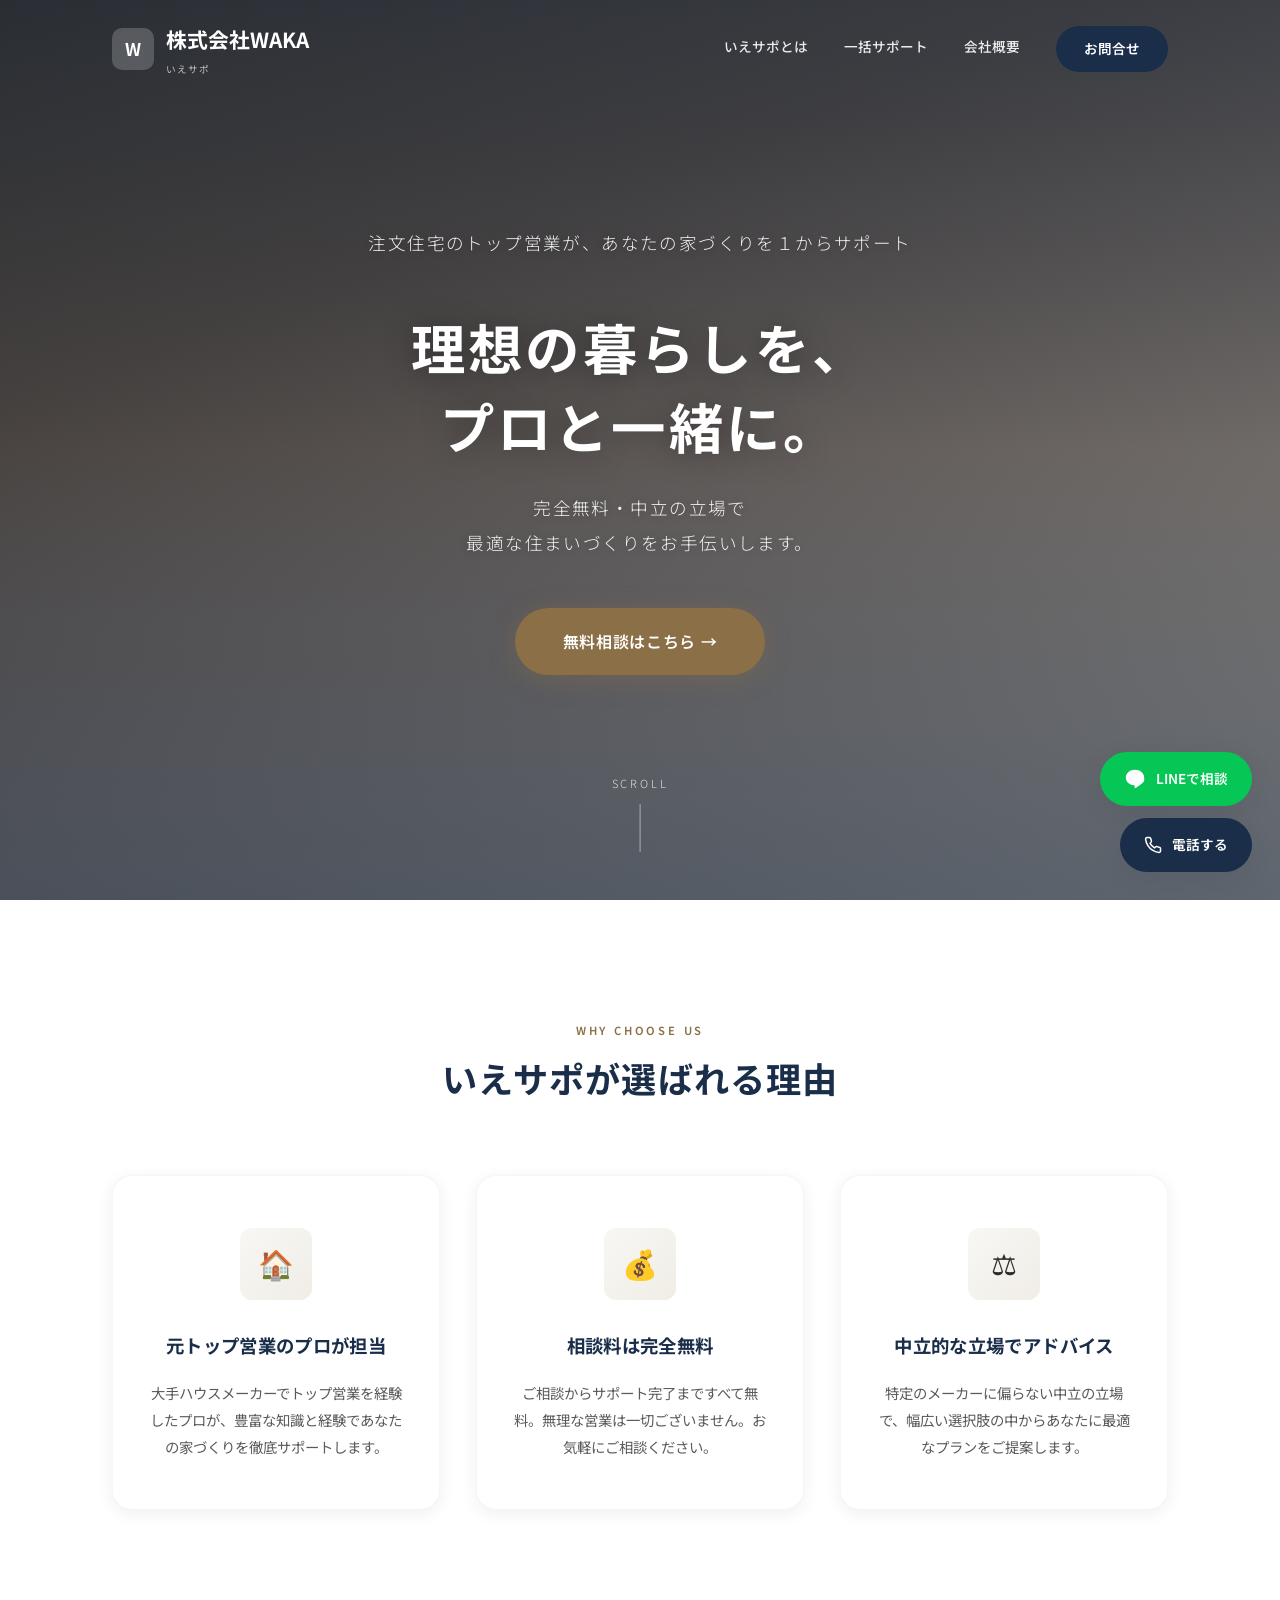
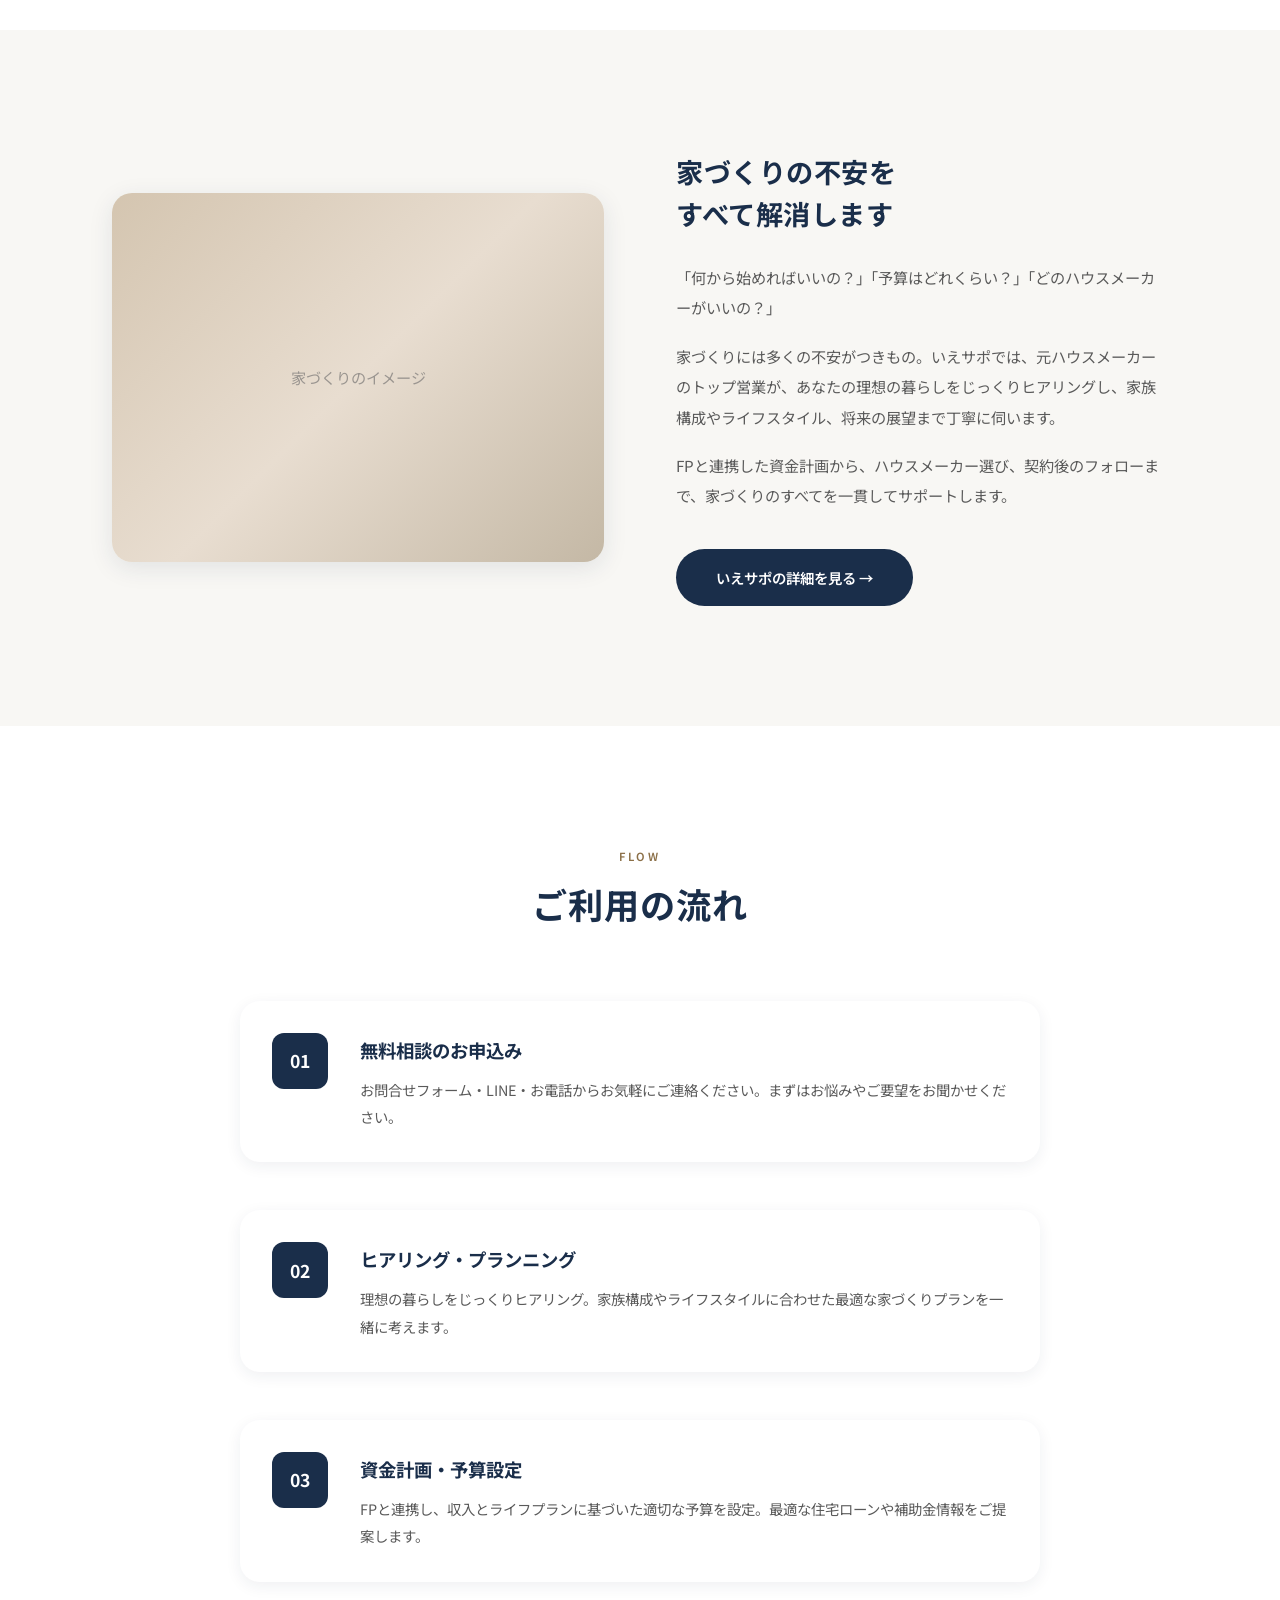
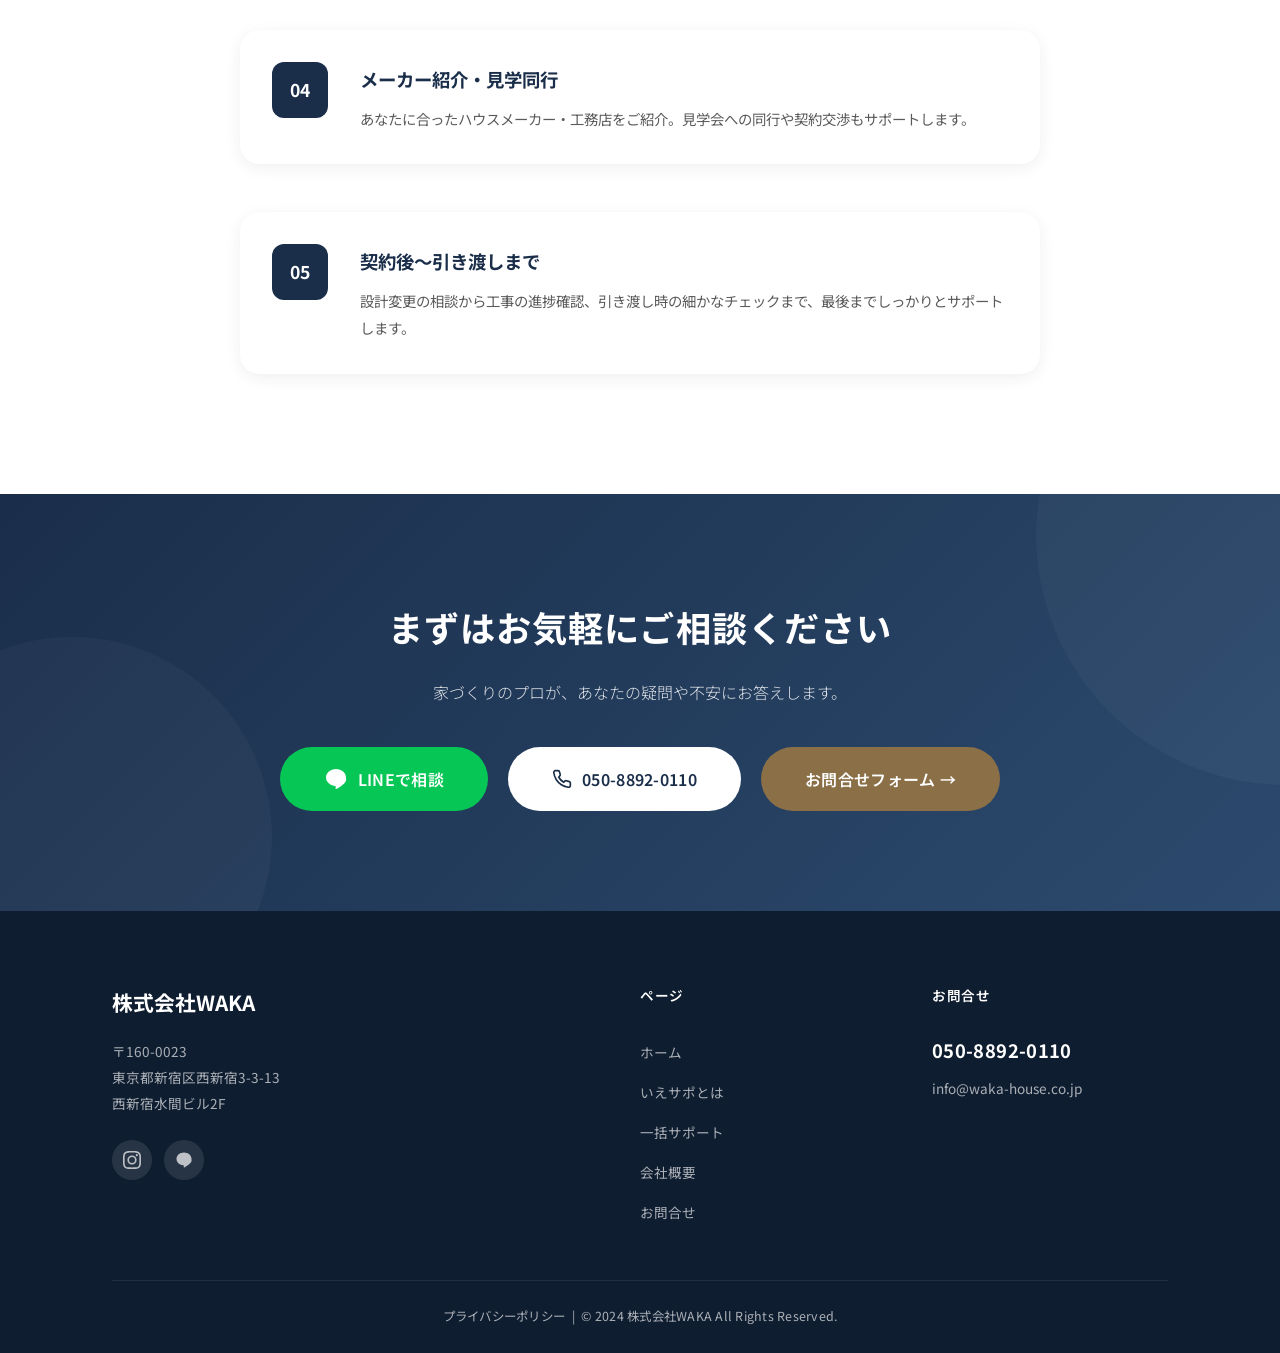
==== commit 63d1388c: "Redesign: updated color palette, floating CTA, footer SNS, stagger animations - Color palette: navy " ====
--- a/index.html
+++ b/index.html
@@ -71,18 +71,18 @@
         <span class="en">Why Choose Us</span>
         <h2>いえサポが選ばれる理由</h2>
       </div>
-      <div class="features-grid">
-        <div class="feature-card fade-in">
+      <div class="features-grid fade-in-stagger">
+        <div class="feature-card">
           <div class="icon">&#x1F3E0;</div>
           <h3>元トップ営業のプロが担当</h3>
           <p>大手ハウスメーカーでトップ営業を経験したプロが、豊富な知識と経験であなたの家づくりを徹底サポートします。</p>
         </div>
-        <div class="feature-card fade-in">
+        <div class="feature-card">
           <div class="icon">&#x1F4B0;</div>
           <h3>相談料は完全無料</h3>
           <p>ご相談からサポート完了まですべて無料。無理な営業は一切ございません。お気軽にご相談ください。</p>
         </div>
-        <div class="feature-card fade-in">
+        <div class="feature-card">
           <div class="icon">&#x2696;</div>
           <h3>中立的な立場でアドバイス</h3>
           <p>特定のメーカーに偏らない中立の立場で、幅広い選択肢の中からあなたに最適なプランをご提案します。</p>
@@ -118,36 +118,36 @@
         <span class="en">Flow</span>
         <h2>ご利用の流れ</h2>
       </div>
-      <div class="steps-list">
-        <div class="step-item fade-in">
+      <div class="steps-list fade-in-stagger">
+        <div class="step-item">
           <div class="step-number">01</div>
           <div class="step-content">
             <h3>無料相談のお申込み</h3>
             <p>お問合せフォーム・LINE・お電話からお気軽にご連絡ください。まずはお悩みやご要望をお聞かせください。</p>
           </div>
         </div>
-        <div class="step-item fade-in">
+        <div class="step-item">
           <div class="step-number">02</div>
           <div class="step-content">
             <h3>ヒアリング・プランニング</h3>
             <p>理想の暮らしをじっくりヒアリング。家族構成やライフスタイルに合わせた最適な家づくりプランを一緒に考えます。</p>
           </div>
         </div>
-        <div class="step-item fade-in">
+        <div class="step-item">
           <div class="step-number">03</div>
           <div class="step-content">
             <h3>資金計画・予算設定</h3>
             <p>FPと連携し、収入とライフプランに基づいた適切な予算を設定。最適な住宅ローンや補助金情報をご提案します。</p>
           </div>
         </div>
-        <div class="step-item fade-in">
+        <div class="step-item">
           <div class="step-number">04</div>
           <div class="step-content">
             <h3>メーカー紹介・見学同行</h3>
             <p>あなたに合ったハウスメーカー・工務店をご紹介。見学会への同行や契約交渉もサポートします。</p>
           </div>
         </div>
-        <div class="step-item fade-in">
+        <div class="step-item">
           <div class="step-number">05</div>
           <div class="step-content">
             <h3>契約後〜引き渡しまで</h3>
@@ -186,6 +186,14 @@
         <div class="footer-brand">
           <div class="logo">株式会社WAKA</div>
           <p>〒160-0023<br>東京都新宿区西新宿3-3-13<br>西新宿水間ビル2F</p>
+          <div class="footer-sns">
+            <a href="https://www.instagram.com/" target="_blank" rel="noopener" aria-label="Instagram">
+              <svg viewBox="0 0 24 24"><path d="M12 2.163c3.204 0 3.584.012 4.85.07 3.252.148 4.771 1.691 4.919 4.919.058 1.265.069 1.645.069 4.849 0 3.205-.012 3.584-.069 4.849-.149 3.225-1.664 4.771-4.919 4.919-1.266.058-1.644.07-4.85.07-3.204 0-3.584-.012-4.849-.07-3.26-.149-4.771-1.699-4.919-4.92-.058-1.265-.07-1.644-.07-4.849 0-3.204.013-3.583.07-4.849.149-3.227 1.664-4.771 4.919-4.919 1.266-.057 1.645-.069 4.849-.069zM12 0C8.741 0 8.333.014 7.053.072 2.695.272.273 2.69.073 7.052.014 8.333 0 8.741 0 12c0 3.259.014 3.668.072 4.948.2 4.358 2.618 6.78 6.98 6.98C8.333 23.986 8.741 24 12 24c3.259 0 3.668-.014 4.948-.072 4.354-.2 6.782-2.618 6.979-6.98.059-1.28.073-1.689.073-4.948 0-3.259-.014-3.667-.072-4.947-.196-4.354-2.617-6.78-6.979-6.98C15.668.014 15.259 0 12 0zm0 5.838a6.162 6.162 0 100 12.324 6.162 6.162 0 000-12.324zM12 16a4 4 0 110-8 4 4 0 010 8zm6.406-11.845a1.44 1.44 0 100 2.881 1.44 1.44 0 000-2.881z"/></svg>
+            </a>
+            <a href="https://line.me/" target="_blank" rel="noopener" aria-label="LINE">
+              <svg viewBox="0 0 24 24"><path d="M12 2C6.48 2 2 5.82 2 10.5c0 4.21 3.74 7.74 8.78 8.4.34.07.8.23.92.52.1.27.07.68.03.95l-.15.9c-.04.27-.2 1.05.92.57s6.13-3.61 8.36-6.18C22.63 13.59 22 12.11 22 10.5 22 5.82 17.52 2 12 2z"/></svg>
+            </a>
+          </div>
         </div>
         <div class="footer-nav">
           <h4>ページ</h4>
@@ -208,8 +216,20 @@
     </div>
   </footer>
 
+  <!-- Floating CTA (PC) -->
+  <div class="floating-cta">
+    <a href="https://line.me/" class="float-line" target="_blank" rel="noopener">
+      <svg width="22" height="22" viewBox="0 0 24 24" fill="currentColor"><path d="M12 2C6.48 2 2 5.82 2 10.5c0 4.21 3.74 7.74 8.78 8.4.34.07.8.23.92.52.1.27.07.68.03.95l-.15.9c-.04.27-.2 1.05.92.57s6.13-3.61 8.36-6.18C22.63 13.59 22 12.11 22 10.5 22 5.82 17.52 2 12 2z"/></svg>
+      LINEで相談
+    </a>
+    <a href="tel:050-8892-0110" class="float-tel">
+      <svg width="18" height="18" viewBox="0 0 24 24" fill="none" stroke="currentColor" stroke-width="2"><path d="M22 16.92v3a2 2 0 01-2.18 2 19.79 19.79 0 01-8.63-3.07 19.5 19.5 0 01-6-6 19.79 19.79 0 01-3.07-8.67A2 2 0 014.11 2h3a2 2 0 012 1.72c.13.81.36 1.6.68 2.34a2 2 0 01-.45 2.11L8.09 9.91a16 16 0 006 6l1.27-1.27a2 2 0 012.11-.45c.74.32 1.53.55 2.34.68A2 2 0 0122 16.92z"/></svg>
+      電話する
+    </a>
+  </div>
+
   <!-- Fixed CTA (Mobile) -->
-  <div class="fixed-cta">
+  <div class="fixed-cta-mobile">
     <a href="https://line.me/" class="cta-line" target="_blank" rel="noopener">
       <svg width="20" height="20" viewBox="0 0 24 24" fill="currentColor"><path d="M12 2C6.48 2 2 5.82 2 10.5c0 4.21 3.74 7.74 8.78 8.4.34.07.8.23.92.52.1.27.07.68.03.95l-.15.9c-.04.27-.2 1.05.92.57s6.13-3.61 8.36-6.18C22.63 13.59 22 12.11 22 10.5 22 5.82 17.52 2 12 2z"/></svg>
       LINE
@@ -218,9 +238,6 @@
       <svg width="18" height="18" viewBox="0 0 24 24" fill="none" stroke="currentColor" stroke-width="2"><path d="M22 16.92v3a2 2 0 01-2.18 2 19.79 19.79 0 01-8.63-3.07 19.5 19.5 0 01-6-6 19.79 19.79 0 01-3.07-8.67A2 2 0 014.11 2h3a2 2 0 012 1.72c.13.81.36 1.6.68 2.34a2 2 0 01-.45 2.11L8.09 9.91a16 16 0 006 6l1.27-1.27a2 2 0 012.11-.45c.74.32 1.53.55 2.34.68A2 2 0 0122 16.92z"/></svg>
       電話
     </a>
-    <a href="contact.php" class="cta-mail">
-      &#9993; お問合せ
-    </a>
   </div>
 
   <script src="assets/js/main.js"></script>
--- a/assets/css/style.css
+++ b/assets/css/style.css
@@ -1,6 +1,6 @@
 /* ============================================
    株式会社WAKA - いえサポ
-   Modern Corporate Site Stylesheet
+   Modern Corporate Site Stylesheet v2
    ============================================ */
 
 /* --- Reset & Base --- */
@@ -13,24 +13,30 @@
 }
 
 :root {
-  --color-primary: #1a3a5c;
-  --color-primary-light: #2a5a8c;
-  --color-primary-dark: #0f2640;
-  --color-accent: #c4956a;
-  --color-accent-light: #d4a87a;
+  --color-primary: #1A2E4A;
+  --color-primary-light: #2C4A6E;
+  --color-primary-dark: #0F1D30;
+  --color-accent: #8B6F47;
+  --color-accent-light: #A68960;
+  --color-accent-pale: #D4C4A8;
   --color-white: #ffffff;
-  --color-offwhite: #f8f6f3;
-  --color-gray-light: #e8e4df;
-  --color-gray: #9a9590;
-  --color-text: #333333;
-  --color-text-light: #666666;
+  --color-offwhite: #F8F7F4;
+  --color-cream: #F0EDE6;
+  --color-gray-light: #E5E1DB;
+  --color-gray: #9A9590;
+  --color-text: #2C2C2C;
+  --color-text-light: #5A5A5A;
+  --color-line: #06C755;
   --font-main: 'Noto Sans JP', sans-serif;
-  --shadow-sm: 0 2px 8px rgba(0, 0, 0, 0.06);
-  --shadow-md: 0 4px 20px rgba(0, 0, 0, 0.08);
-  --shadow-lg: 0 8px 40px rgba(0, 0, 0, 0.12);
-  --radius: 8px;
-  --radius-lg: 16px;
-  --transition: 0.3s cubic-bezier(0.4, 0, 0.2, 1);
+  --shadow-sm: 0 2px 12px rgba(26, 46, 74, 0.06);
+  --shadow-md: 0 6px 24px rgba(26, 46, 74, 0.10);
+  --shadow-lg: 0 12px 48px rgba(26, 46, 74, 0.14);
+  --shadow-card: 0 4px 16px rgba(26, 46, 74, 0.07);
+  --radius: 12px;
+  --radius-lg: 20px;
+  --radius-xl: 28px;
+  --transition: 0.35s cubic-bezier(0.4, 0, 0.2, 1);
+  --transition-slow: 0.6s cubic-bezier(0.4, 0, 0.2, 1);
 }
 
 html {
@@ -42,15 +48,16 @@
   font-family: var(--font-main);
   color: var(--color-text);
   background: var(--color-white);
-  line-height: 1.8;
+  line-height: 1.9;
   -webkit-font-smoothing: antialiased;
+  -moz-osx-font-smoothing: grayscale;
   overflow-x: hidden;
 }
 
 a {
   color: inherit;
   text-decoration: none;
-  transition: color var(--transition);
+  transition: color var(--transition), opacity var(--transition);
 }
 
 img {
@@ -65,52 +72,58 @@
 
 /* --- Utility --- */
 .container {
-  max-width: 1100px;
+  max-width: 1120px;
   margin: 0 auto;
-  padding: 0 24px;
+  padding: 0 32px;
 }
 
 .section {
-  padding: 100px 0;
+  padding: 120px 0;
 }
 
 .section--gray {
   background: var(--color-offwhite);
 }
 
+.section--cream {
+  background: var(--color-cream);
+}
+
 .section-title {
   text-align: center;
-  margin-bottom: 60px;
+  margin-bottom: 72px;
 }
 
 .section-title h2 {
-  font-size: 2rem;
+  font-size: 2.2rem;
   font-weight: 700;
   color: var(--color-primary);
-  letter-spacing: 0.04em;
+  letter-spacing: 0.03em;
   margin-bottom: 12px;
+  line-height: 1.4;
 }
 
 .section-title .en {
   display: block;
-  font-size: 0.75rem;
-  font-weight: 500;
+  font-size: 0.7rem;
+  font-weight: 600;
   color: var(--color-accent);
   text-transform: uppercase;
-  letter-spacing: 0.2em;
-  margin-bottom: 8px;
+  letter-spacing: 0.25em;
+  margin-bottom: 12px;
 }
 
 .section-title p {
   color: var(--color-text-light);
   font-size: 0.95rem;
-}
-
-/* --- Fade In Animation --- */
+  margin-top: 8px;
+}
+
+/* --- Fade In Animations --- */
 .fade-in {
   opacity: 0;
-  transform: translateY(30px);
-  transition: opacity 0.8s ease, transform 0.8s ease;
+  transform: translateY(36px);
+  transition: opacity 0.9s ease, transform 0.9s ease;
 }
 
 .fade-in.visible {
@@ -120,8 +133,8 @@
 
 .fade-in-left {
   opacity: 0;
-  transform: translateX(-30px);
-  transition: opacity 0.8s ease, transform 0.8s ease;
+  transform: translateX(-40px);
+  transition: opacity 0.9s ease, transform 0.9s ease;
 }
 
 .fade-in-left.visible {
@@ -131,13 +144,32 @@
 
 .fade-in-right {
   opacity: 0;
-  transform: translateX(30px);
-  transition: opacity 0.8s ease, transform 0.8s ease;
+  transform: translateX(40px);
+  transition: opacity 0.9s ease, transform 0.9s ease;
 }
 
 .fade-in-right.visible {
   opacity: 1;
   transform: translateX(0);
+}
+
+/* Staggered children */
+.fade-in-stagger > * {
+  opacity: 0;
+  transform: translateY(28px);
+  transition: opacity 0.7s ease, transform 0.7s ease;
+}
+
+.fade-in-stagger.visible > *:nth-child(1) { transition-delay: 0s; }
+.fade-in-stagger.visible > *:nth-child(2) { transition-delay: 0.1s; }
+.fade-in-stagger.visible > *:nth-child(3) { transition-delay: 0.2s; }
+.fade-in-stagger.visible > *:nth-child(4) { transition-delay: 0.3s; }
+.fade-in-stagger.visible > *:nth-child(5) { transition-delay: 0.4s; }
+.fade-in-stagger.visible > *:nth-child(6) { transition-delay: 0.5s; }
+
+.fade-in-stagger.visible > * {
+  opacity: 1;
+  transform: translateY(0);
 }
 
 /* ============================================
@@ -149,14 +181,17 @@
   left: 0;
   width: 100%;
   z-index: 1000;
-  padding: 16px 0;
+  padding: 20px 0;
+  background: transparent;
   transition: background var(--transition), box-shadow var(--transition), padding var(--transition);
 }
 
 .header.scrolled {
   background: rgba(255, 255, 255, 0.97);
-  box-shadow: var(--shadow-sm);
-  padding: 10px 0;
+  backdrop-filter: blur(12px);
+  -webkit-backdrop-filter: blur(12px);
+  box-shadow: 0 1px 16px rgba(26, 46, 74, 0.08);
+  padding: 12px 0;
 }
 
 .header .container {
@@ -168,38 +203,52 @@
 .header-logo a {
   display: flex;
   align-items: center;
-  gap: 10px;
-  font-size: 1.4rem;
+  gap: 12px;
+  font-size: 1.3rem;
   font-weight: 700;
   color: var(--color-primary);
 }
 
+.header:not(.scrolled) .header-logo a {
+  color: var(--color-white);
+}
+
 .header-logo .logo-mark {
-  width: 40px;
-  height: 40px;
+  width: 42px;
+  height: 42px;
   background: var(--color-primary);
   color: var(--color-white);
-  border-radius: 50%;
+  border-radius: 10px;
   display: flex;
   align-items: center;
   justify-content: center;
-  font-size: 1rem;
-  font-weight: 700;
+  font-size: 1.1rem;
+  font-weight: 700;
+  transition: background var(--transition);
+}
+
+.header:not(.scrolled) .header-logo .logo-mark {
+  background: rgba(255, 255, 255, 0.2);
+  backdrop-filter: blur(4px);
 }
 
 .header-logo .logo-sub {
   display: block;
-  font-size: 0.65rem;
+  font-size: 0.6rem;
   font-weight: 400;
   color: var(--color-gray);
-  letter-spacing: 0.08em;
+  letter-spacing: 0.1em;
+}
+
+.header:not(.scrolled) .header-logo .logo-sub {
+  color: rgba(255, 255, 255, 0.7);
 }
 
 /* Desktop Nav */
 .nav-desktop {
   display: flex;
   align-items: center;
-  gap: 32px;
+  gap: 36px;
 }
 
 .nav-desktop a {
@@ -208,6 +257,10 @@
   color: var(--color-text);
   position: relative;
   padding-bottom: 4px;
+}
+
+.header:not(.scrolled) .nav-desktop a {
+  color: rgba(255, 255, 255, 0.9);
 }
 
 .nav-desktop a::after {
@@ -227,12 +280,12 @@
 
 .nav-desktop .nav-cta {
   background: var(--color-primary);
-  color: var(--color-white);
-  padding: 10px 24px;
+  color: var(--color-white) !important;
+  padding: 10px 28px;
   border-radius: 50px;
   font-size: 0.85rem;
   font-weight: 600;
-  transition: background var(--transition), transform var(--transition);
+  transition: background var(--transition), transform var(--transition), box-shadow var(--transition);
 }
 
 .nav-desktop .nav-cta::after {
@@ -242,6 +295,7 @@
 .nav-desktop .nav-cta:hover {
   background: var(--color-primary-light);
   transform: translateY(-1px);
+  box-shadow: 0 4px 16px rgba(26, 46, 74, 0.3);
 }
 
 /* Hamburger */
@@ -258,10 +312,19 @@
 
 .hamburger span {
   display: block;
-  width: 24px;
+  width: 26px;
   height: 2px;
   background: var(--color-primary);
   transition: transform var(--transition), opacity var(--transition);
+  border-radius: 2px;
+}
+
+.header:not(.scrolled) .hamburger span {
+  background: var(--color-white);
+}
+
+.hamburger.active span {
+  background: var(--color-primary) !important;
 }
 
 .hamburger.active span:nth-child(1) {
@@ -282,12 +345,12 @@
   position: fixed;
   top: 0;
   right: -100%;
-  width: 80%;
-  max-width: 360px;
+  width: 85%;
+  max-width: 380px;
   height: 100vh;
   background: var(--color-white);
   box-shadow: var(--shadow-lg);
-  padding: 100px 40px 40px;
+  padding: 110px 40px 40px;
   transition: right var(--transition);
   z-index: 999;
 }
@@ -300,13 +363,15 @@
   display: block;
   font-size: 1rem;
   font-weight: 500;
-  padding: 16px 0;
+  padding: 18px 0;
   border-bottom: 1px solid var(--color-gray-light);
   color: var(--color-text);
+  transition: color var(--transition), padding-left var(--transition);
 }
 
 .nav-mobile a:hover {
   color: var(--color-primary);
+  padding-left: 8px;
 }
 
 .nav-overlay {
@@ -316,7 +381,7 @@
   left: 0;
   width: 100%;
   height: 100%;
-  background: rgba(0, 0, 0, 0.4);
+  background: rgba(15, 29, 48, 0.5);
   z-index: 998;
   opacity: 0;
   transition: opacity var(--transition);
@@ -332,7 +397,7 @@
 .hero {
   position: relative;
   height: 100vh;
-  min-height: 600px;
+  min-height: 650px;
   display: flex;
   align-items: center;
   justify-content: center;
@@ -342,7 +407,7 @@
 .hero-bg {
   position: absolute;
   inset: 0;
-  background: linear-gradient(135deg, #e8ddd0 0%, #d4c5b0 50%, #c4b8a5 100%);
+  background: linear-gradient(160deg, #3a2e1e 0%, #5a4a3a 30%, #8a7a6a 60%, #c4b8a5 100%);
   z-index: 0;
 }
 
@@ -350,13 +415,19 @@
   content: '';
   position: absolute;
   inset: 0;
-  background: rgba(26, 58, 92, 0.3);
+  background: linear-gradient(
+    180deg,
+    rgba(26, 46, 74, 0.5) 0%,
+    rgba(26, 46, 74, 0.3) 50%,
+    rgba(26, 46, 74, 0.6) 100%
+  );
 }
 
 .hero-bg img {
   width: 100%;
   height: 100%;
   object-fit: cover;
+  opacity: 0.85;
 }
 
 .hero-content {
@@ -364,25 +435,27 @@
   z-index: 1;
   text-align: center;
   color: var(--color-white);
-  padding: 0 24px;
+  padding: 0 32px;
+  max-width: 800px;
 }
 
 .hero-content .catchcopy {
-  font-size: 3.2rem;
-  font-weight: 700;
-  line-height: 1.4;
+  font-size: 3.4rem;
+  font-weight: 700;
+  line-height: 1.45;
   letter-spacing: 0.06em;
-  text-shadow: 0 2px 20px rgba(0, 0, 0, 0.3);
-  margin-bottom: 20px;
+  text-shadow: 0 2px 30px rgba(0, 0, 0, 0.35);
+  margin-bottom: 24px;
 }
 
 .hero-content .subcopy {
-  font-size: 1.15rem;
-  font-weight: 400;
+  font-size: 1.1rem;
+  font-weight: 300;
   letter-spacing: 0.08em;
-  text-shadow: 0 1px 10px rgba(0, 0, 0, 0.3);
-  margin-bottom: 40px;
-  line-height: 1.8;
+  text-shadow: 0 1px 12px rgba(0, 0, 0, 0.3);
+  margin-bottom: 48px;
+  line-height: 2;
+  opacity: 0.92;
 }
 
 .hero-cta {
@@ -391,41 +464,42 @@
   gap: 10px;
   background: var(--color-accent);
   color: var(--color-white);
-  padding: 16px 40px;
+  padding: 18px 48px;
   border-radius: 50px;
   font-size: 1rem;
   font-weight: 600;
   letter-spacing: 0.04em;
   transition: background var(--transition), transform var(--transition), box-shadow var(--transition);
-  box-shadow: 0 4px 20px rgba(196, 149, 106, 0.4);
+  box-shadow: 0 4px 24px rgba(139, 111, 71, 0.4);
 }
 
 .hero-cta:hover {
   background: var(--color-accent-light);
-  transform: translateY(-2px);
-  box-shadow: 0 6px 30px rgba(196, 149, 106, 0.5);
+  transform: translateY(-3px);
+  box-shadow: 0 8px 36px rgba(139, 111, 71, 0.5);
 }
 
 .hero-scroll {
   position: absolute;
-  bottom: 40px;
+  bottom: 48px;
   left: 50%;
   transform: translateX(-50%);
   z-index: 1;
-  color: var(--color-white);
-  font-size: 0.75rem;
-  letter-spacing: 0.2em;
+  color: rgba(255, 255, 255, 0.8);
+  font-size: 0.7rem;
+  letter-spacing: 0.25em;
   text-align: center;
+  font-weight: 300;
 }
 
 .hero-scroll::after {
   content: '';
   display: block;
   width: 1px;
-  height: 40px;
-  background: var(--color-white);
-  margin: 8px auto 0;
-  animation: scrollLine 1.5s ease-in-out infinite;
+  height: 48px;
+  background: rgba(255, 255, 255, 0.5);
+  margin: 10px auto 0;
+  animation: scrollLine 2s ease-in-out infinite;
 }
 
 @keyframes scrollLine {
@@ -441,33 +515,34 @@
 .features-grid {
   display: grid;
   grid-template-columns: repeat(3, 1fr);
-  gap: 32px;
+  gap: 36px;
 }
 
 .feature-card {
   background: var(--color-white);
   border-radius: var(--radius-lg);
-  padding: 48px 32px;
+  padding: 52px 36px 48px;
   text-align: center;
-  box-shadow: var(--shadow-sm);
+  box-shadow: var(--shadow-card);
   transition: transform var(--transition), box-shadow var(--transition);
+  border: 1px solid rgba(26, 46, 74, 0.04);
 }
 
 .feature-card:hover {
-  transform: translateY(-4px);
+  transform: translateY(-6px);
   box-shadow: var(--shadow-md);
 }
 
 .feature-card .icon {
-  width: 64px;
-  height: 64px;
-  background: var(--color-offwhite);
-  border-radius: 50%;
+  width: 72px;
+  height: 72px;
+  background: linear-gradient(135deg, var(--color-offwhite), var(--color-cream));
+  border-radius: var(--radius);
   display: flex;
   align-items: center;
   justify-content: center;
-  margin: 0 auto 24px;
-  font-size: 1.6rem;
+  margin: 0 auto 28px;
+  font-size: 1.8rem;
 }
 
 .feature-card h3 {
@@ -475,12 +550,13 @@
   font-weight: 700;
   color: var(--color-primary);
   margin-bottom: 16px;
+  letter-spacing: 0.02em;
 }
 
 .feature-card p {
   font-size: 0.9rem;
   color: var(--color-text-light);
-  line-height: 1.8;
+  line-height: 1.9;
 }
 
 /* ============================================
@@ -489,7 +565,7 @@
 .about-grid {
   display: grid;
   grid-template-columns: 1fr 1fr;
-  gap: 60px;
+  gap: 72px;
   align-items: center;
 }
 
@@ -502,26 +578,27 @@
 .about-image .placeholder-img {
   width: 100%;
   aspect-ratio: 4 / 3;
-  background: linear-gradient(135deg, #d4c5b0, #e8ddd0);
+  background: linear-gradient(135deg, #d4c5b0 0%, #e8ddd0 50%, #c4b8a5 100%);
   display: flex;
   align-items: center;
   justify-content: center;
-  font-size: 1rem;
+  font-size: 0.95rem;
   color: var(--color-gray);
 }
 
 .about-text h3 {
-  font-size: 1.6rem;
+  font-size: 1.7rem;
   font-weight: 700;
   color: var(--color-primary);
-  margin-bottom: 24px;
-  line-height: 1.5;
+  margin-bottom: 28px;
+  line-height: 1.55;
+  letter-spacing: 0.02em;
 }
 
 .about-text p {
   font-size: 0.95rem;
   color: var(--color-text-light);
-  margin-bottom: 16px;
+  margin-bottom: 18px;
   line-height: 2;
 }
 
@@ -531,17 +608,18 @@
   gap: 8px;
   background: var(--color-primary);
   color: var(--color-white);
-  padding: 14px 36px;
+  padding: 15px 40px;
   border-radius: 50px;
   font-size: 0.9rem;
   font-weight: 600;
-  transition: background var(--transition), transform var(--transition);
-  margin-top: 16px;
+  transition: background var(--transition), transform var(--transition), box-shadow var(--transition);
+  margin-top: 20px;
 }
 
 .btn-primary:hover {
   background: var(--color-primary-light);
   transform: translateY(-2px);
+  box-shadow: 0 4px 16px rgba(26, 46, 74, 0.25);
 }
 
 .btn-accent {
@@ -550,17 +628,18 @@
   gap: 8px;
   background: var(--color-accent);
   color: var(--color-white);
-  padding: 14px 36px;
+  padding: 15px 40px;
   border-radius: 50px;
   font-size: 0.9rem;
   font-weight: 600;
-  transition: background var(--transition), transform var(--transition);
-  margin-top: 16px;
+  transition: background var(--transition), transform var(--transition), box-shadow var(--transition);
+  margin-top: 20px;
 }
 
 .btn-accent:hover {
   background: var(--color-accent-light);
   transform: translateY(-2px);
+  box-shadow: 0 4px 16px rgba(139, 111, 71, 0.3);
 }
 
 /* ============================================
@@ -569,7 +648,7 @@
 .steps-list {
   display: flex;
   flex-direction: column;
-  gap: 40px;
+  gap: 48px;
   max-width: 800px;
   margin: 0 auto;
 }
@@ -578,6 +657,16 @@
   display: flex;
   gap: 32px;
   align-items: flex-start;
+  padding: 32px;
+  background: var(--color-white);
+  border-radius: var(--radius-lg);
+  box-shadow: var(--shadow-card);
+  transition: transform var(--transition), box-shadow var(--transition);
+}
+
+.step-item:hover {
+  transform: translateY(-3px);
+  box-shadow: var(--shadow-md);
 }
 
 .step-number {
@@ -586,11 +675,11 @@
   height: 56px;
   background: var(--color-primary);
   color: var(--color-white);
-  border-radius: 50%;
+  border-radius: var(--radius);
   display: flex;
   align-items: center;
   justify-content: center;
-  font-size: 1.2rem;
+  font-size: 1.1rem;
   font-weight: 700;
 }
 
@@ -604,7 +693,7 @@
 .step-content p {
   font-size: 0.9rem;
   color: var(--color-text-light);
-  line-height: 1.8;
+  line-height: 1.9;
 }
 
 /* ============================================
@@ -612,21 +701,52 @@
    ============================================ */
 .cta-section {
   background: linear-gradient(135deg, var(--color-primary) 0%, var(--color-primary-light) 100%);
-  padding: 80px 0;
+  padding: 100px 0;
   text-align: center;
   color: var(--color-white);
+  position: relative;
+  overflow: hidden;
+}
+
+.cta-section::before {
+  content: '';
+  position: absolute;
+  top: -50%;
+  right: -20%;
+  width: 500px;
+  height: 500px;
+  border-radius: 50%;
+  background: rgba(255, 255, 255, 0.03);
+}
+
+.cta-section::after {
+  content: '';
+  position: absolute;
+  bottom: -30%;
+  left: -10%;
+  width: 400px;
+  height: 400px;
+  border-radius: 50%;
+  background: rgba(255, 255, 255, 0.03);
+}
+
+.cta-section .container {
+  position: relative;
+  z-index: 1;
 }
 
 .cta-section h2 {
-  font-size: 2rem;
+  font-size: 2.2rem;
   font-weight: 700;
   margin-bottom: 16px;
+  letter-spacing: 0.03em;
 }
 
 .cta-section p {
   font-size: 1rem;
-  margin-bottom: 36px;
-  opacity: 0.9;
+  margin-bottom: 40px;
+  opacity: 0.85;
+  font-weight: 300;
 }
 
 .cta-buttons {
@@ -640,21 +760,22 @@
   display: inline-flex;
   align-items: center;
   gap: 10px;
-  padding: 16px 40px;
+  padding: 17px 44px;
   border-radius: 50px;
   font-size: 1rem;
   font-weight: 600;
   transition: transform var(--transition), box-shadow var(--transition);
+  letter-spacing: 0.02em;
 }
 
 .cta-btn--line {
-  background: #06c755;
+  background: var(--color-line);
   color: var(--color-white);
 }
 
 .cta-btn--line:hover {
-  transform: translateY(-2px);
-  box-shadow: 0 4px 20px rgba(6, 199, 85, 0.4);
+  transform: translateY(-3px);
+  box-shadow: 0 6px 24px rgba(6, 199, 85, 0.4);
 }
 
 .cta-btn--tel {
@@ -663,8 +784,8 @@
 }
 
 .cta-btn--tel:hover {
-  transform: translateY(-2px);
-  box-shadow: 0 4px 20px rgba(255, 255, 255, 0.3);
+  transform: translateY(-3px);
+  box-shadow: 0 6px 24px rgba(255, 255, 255, 0.3);
 }
 
 .cta-btn--contact {
@@ -673,8 +794,8 @@
 }
 
 .cta-btn--contact:hover {
-  transform: translateY(-2px);
-  box-shadow: 0 4px 20px rgba(196, 149, 106, 0.4);
+  transform: translateY(-3px);
+  box-shadow: 0 6px 24px rgba(139, 111, 71, 0.4);
 }
 
 /* ============================================
@@ -682,14 +803,14 @@
    ============================================ */
 .footer {
   background: var(--color-primary-dark);
-  color: rgba(255, 255, 255, 0.7);
-  padding: 60px 0 0;
+  color: rgba(255, 255, 255, 0.65);
+  padding: 72px 0 0;
 }
 
 .footer-grid {
   display: grid;
   grid-template-columns: 2fr 1fr 1fr;
-  gap: 48px;
+  gap: 56px;
   margin-bottom: 48px;
 }
 
@@ -702,26 +823,60 @@
 
 .footer-brand p {
   font-size: 0.85rem;
-  line-height: 1.8;
+  line-height: 1.9;
+  margin-bottom: 24px;
+}
+
+/* SNS Icons */
+.footer-sns {
+  display: flex;
+  gap: 12px;
+}
+
+.footer-sns a {
+  display: flex;
+  align-items: center;
+  justify-content: center;
+  width: 40px;
+  height: 40px;
+  border-radius: 50%;
+  background: rgba(255, 255, 255, 0.1);
+  color: rgba(255, 255, 255, 0.7);
+  transition: background var(--transition), color var(--transition), transform var(--transition);
+}
+
+.footer-sns a:hover {
+  background: var(--color-accent);
+  color: var(--color-white);
+  transform: translateY(-2px);
+}
+
+.footer-sns a svg {
+  width: 18px;
+  height: 18px;
+  fill: currentColor;
 }
 
 .footer-nav h4,
 .footer-contact h4 {
   color: var(--color-white);
-  font-size: 0.9rem;
+  font-size: 0.85rem;
   font-weight: 600;
-  margin-bottom: 20px;
+  margin-bottom: 24px;
+  letter-spacing: 0.05em;
+  text-transform: uppercase;
 }
 
 .footer-nav a {
   display: block;
   font-size: 0.85rem;
-  padding: 6px 0;
-  transition: color var(--transition);
+  padding: 7px 0;
+  transition: color var(--transition), padding-left var(--transition);
 }
 
 .footer-nav a:hover {
   color: var(--color-white);
+  padding-left: 4px;
 }
 
 .footer-contact p {
@@ -730,77 +885,152 @@
 }
 
 .footer-contact .tel {
-  font-size: 1.1rem;
-  font-weight: 700;
-  color: var(--color-white);
+  font-size: 1.15rem;
+  font-weight: 700;
+  color: var(--color-white);
+  letter-spacing: 0.02em;
 }
 
 .footer-bottom {
-  border-top: 1px solid rgba(255, 255, 255, 0.1);
-  padding: 20px 0;
+  border-top: 1px solid rgba(255, 255, 255, 0.08);
+  padding: 24px 0;
   text-align: center;
-  font-size: 0.8rem;
-}
-
-/* ============================================
-   Fixed Bottom CTA (Mobile)
-   ============================================ */
-.fixed-cta {
+  font-size: 0.78rem;
+  letter-spacing: 0.02em;
+}
+
+.footer-bottom a {
+  transition: color var(--transition);
+}
+
+.footer-bottom a:hover {
+  color: var(--color-white);
+}
+
+/* ============================================
+   Floating CTA (Bottom Right)
+   ============================================ */
+.floating-cta {
+  position: fixed;
+  bottom: 28px;
+  right: 28px;
+  z-index: 900;
+  display: flex;
+  flex-direction: column;
+  gap: 12px;
+  align-items: flex-end;
+}
+
+.floating-cta a {
+  display: flex;
+  align-items: center;
+  gap: 10px;
+  padding: 14px 24px;
+  border-radius: 50px;
+  font-size: 0.85rem;
+  font-weight: 600;
+  color: var(--color-white);
+  box-shadow: var(--shadow-md);
+  transition: transform var(--transition), box-shadow var(--transition);
+  white-space: nowrap;
+}
+
+.floating-cta a:hover {
+  transform: translateY(-3px) scale(1.03);
+  box-shadow: var(--shadow-lg);
+}
+
+.floating-cta .float-line {
+  background: var(--color-line);
+}
+
+.floating-cta .float-tel {
+  background: var(--color-primary);
+}
+
+.floating-cta a svg {
+  flex-shrink: 0;
+}
+
+/* Hide floating CTA on very small screens, show bottom bar instead */
+@media (max-width: 768px) {
+  .floating-cta {
+    display: none;
+  }
+}
+
+/* Mobile Bottom Bar */
+.fixed-cta-mobile {
+  display: none;
   position: fixed;
   bottom: 0;
   left: 0;
   width: 100%;
   z-index: 900;
-  display: flex;
-  box-shadow: 0 -2px 20px rgba(0, 0, 0, 0.15);
-}
-
-.fixed-cta a {
+  box-shadow: 0 -2px 24px rgba(26, 46, 74, 0.18);
+}
+
+.fixed-cta-mobile a {
   flex: 1;
   display: flex;
   align-items: center;
   justify-content: center;
   gap: 8px;
   padding: 16px;
-  font-size: 0.85rem;
+  font-size: 0.82rem;
   font-weight: 600;
   color: var(--color-white);
   text-align: center;
 }
 
-.fixed-cta .cta-line {
-  background: #06c755;
-}
-
-.fixed-cta .cta-tel {
+.fixed-cta-mobile .cta-line {
+  background: var(--color-line);
+}
+
+.fixed-cta-mobile .cta-tel {
   background: var(--color-primary);
 }
 
-.fixed-cta .cta-mail {
-  background: var(--color-accent);
+@media (max-width: 768px) {
+  .fixed-cta-mobile {
+    display: flex;
+  }
 }
 
 /* ============================================
    Page Header (Sub Pages)
    ============================================ */
 .page-header {
-  padding: 140px 0 60px;
-  background: linear-gradient(135deg, var(--color-offwhite) 0%, #ebe5dc 100%);
+  padding: 160px 0 72px;
+  background: linear-gradient(160deg, var(--color-offwhite) 0%, var(--color-cream) 50%, #e8e0d4 100%);
   text-align: center;
+  position: relative;
+}
+
+.page-header::after {
+  content: '';
+  position: absolute;
+  bottom: 0;
+  left: 0;
+  width: 100%;
+  height: 1px;
+  background: linear-gradient(90deg, transparent, var(--color-gray-light), transparent);
 }
 
 .page-header h1 {
-  font-size: 2rem;
+  font-size: 2.2rem;
   font-weight: 700;
   color: var(--color-primary);
   margin-bottom: 8px;
+  letter-spacing: 0.03em;
 }
 
 .page-header .en {
-  font-size: 0.75rem;
+  font-size: 0.7rem;
   color: var(--color-accent);
   text-transform: uppercase;
-  letter-spacing: 0.2em;
+  letter-spacing: 0.25em;
+  font-weight: 600;
 }
 
 /* ============================================
@@ -814,50 +1044,52 @@
 
 .service-intro p {
   font-size: 1.05rem;
-  line-height: 2;
+  line-height: 2.1;
   color: var(--color-text-light);
 }
 
 .service-points {
   display: grid;
   grid-template-columns: repeat(2, 1fr);
-  gap: 32px;
-  margin-top: 48px;
+  gap: 36px;
+  margin-top: 56px;
 }
 
 .service-point {
   background: var(--color-white);
   border-radius: var(--radius-lg);
-  padding: 40px 32px;
-  box-shadow: var(--shadow-sm);
+  padding: 44px 36px;
+  box-shadow: var(--shadow-card);
   transition: transform var(--transition), box-shadow var(--transition);
+  border: 1px solid rgba(26, 46, 74, 0.04);
 }
 
 .service-point:hover {
-  transform: translateY(-4px);
+  transform: translateY(-5px);
   box-shadow: var(--shadow-md);
 }
 
 .service-point .num {
   display: inline-block;
-  font-size: 0.75rem;
+  font-size: 0.72rem;
   font-weight: 700;
   color: var(--color-accent);
-  letter-spacing: 0.1em;
-  margin-bottom: 12px;
+  letter-spacing: 0.15em;
+  margin-bottom: 14px;
+  text-transform: uppercase;
 }
 
 .service-point h3 {
-  font-size: 1.1rem;
+  font-size: 1.15rem;
   font-weight: 700;
   color: var(--color-primary);
-  margin-bottom: 12px;
+  margin-bottom: 14px;
 }
 
 .service-point p {
   font-size: 0.9rem;
   color: var(--color-text-light);
-  line-height: 1.8;
+  line-height: 1.9;
 }
 
 /* Worry List */
@@ -865,18 +1097,24 @@
   display: grid;
   grid-template-columns: repeat(2, 1fr);
   gap: 20px;
-  max-width: 700px;
-  margin: 40px auto 0;
+  max-width: 720px;
+  margin: 48px auto 0;
 }
 
 .worry-item {
   background: var(--color-white);
   border-left: 4px solid var(--color-accent);
-  padding: 20px 24px;
+  padding: 22px 28px;
   border-radius: 0 var(--radius) var(--radius) 0;
   font-size: 0.95rem;
   color: var(--color-text);
-  box-shadow: var(--shadow-sm);
+  box-shadow: var(--shadow-card);
+  transition: transform var(--transition), box-shadow var(--transition);
+}
+
+.worry-item:hover {
+  transform: translateX(4px);
+  box-shadow: var(--shadow-md);
 }
 
 /* ============================================
@@ -894,7 +1132,7 @@
 
 .company-table th,
 .company-table td {
-  padding: 20px 24px;
+  padding: 22px 28px;
   border-bottom: 1px solid var(--color-gray-light);
   font-size: 0.95rem;
   text-align: left;
@@ -917,7 +1155,7 @@
 }
 
 .form-group {
-  margin-bottom: 28px;
+  margin-bottom: 32px;
 }
 
 .form-group label {
@@ -925,14 +1163,14 @@
   font-size: 0.9rem;
   font-weight: 600;
   color: var(--color-text);
-  margin-bottom: 8px;
+  margin-bottom: 10px;
 }
 
 .form-group label .required {
   background: var(--color-accent);
   color: var(--color-white);
-  font-size: 0.7rem;
-  padding: 2px 8px;
+  font-size: 0.68rem;
+  padding: 2px 10px;
   border-radius: 4px;
   margin-left: 8px;
   font-weight: 500;
@@ -942,7 +1180,7 @@
 .form-group textarea,
 .form-group select {
   width: 100%;
-  padding: 14px 18px;
+  padding: 16px 20px;
   border: 1px solid var(--color-gray-light);
   border-radius: var(--radius);
   font-size: 0.95rem;
@@ -957,17 +1195,17 @@
 .form-group select:focus {
   outline: none;
   border-color: var(--color-primary);
-  box-shadow: 0 0 0 3px rgba(26, 58, 92, 0.1);
+  box-shadow: 0 0 0 4px rgba(26, 46, 74, 0.08);
 }
 
 .form-group textarea {
-  min-height: 160px;
+  min-height: 180px;
   resize: vertical;
 }
 
 .form-submit {
   text-align: center;
-  margin-top: 40px;
+  margin-top: 48px;
 }
 
 .form-submit button {
@@ -977,19 +1215,20 @@
   background: var(--color-primary);
   color: var(--color-white);
   border: none;
-  padding: 18px 60px;
+  padding: 18px 64px;
   border-radius: 50px;
   font-size: 1rem;
   font-weight: 600;
   font-family: var(--font-main);
   cursor: pointer;
   transition: background var(--transition), transform var(--transition), box-shadow var(--transition);
+  letter-spacing: 0.02em;
 }
 
 .form-submit button:hover {
   background: var(--color-primary-light);
   transform: translateY(-2px);
-  box-shadow: var(--shadow-md);
+  box-shadow: 0 6px 24px rgba(26, 46, 74, 0.25);
 }
 
 /* ============================================
@@ -1004,28 +1243,28 @@
   font-size: 1.15rem;
   font-weight: 700;
   color: var(--color-primary);
-  margin: 40px 0 16px;
-  padding-left: 16px;
+  margin: 48px 0 18px;
+  padding-left: 18px;
   border-left: 3px solid var(--color-accent);
 }
 
 .privacy-content p {
   font-size: 0.9rem;
   color: var(--color-text-light);
-  line-height: 2;
-  margin-bottom: 16px;
+  line-height: 2.1;
+  margin-bottom: 18px;
 }
 
 .privacy-content ul {
-  margin: 12px 0 16px 24px;
+  margin: 12px 0 18px 24px;
 }
 
 .privacy-content ul li {
   font-size: 0.9rem;
   color: var(--color-text-light);
-  line-height: 2;
+  line-height: 2.1;
   position: relative;
-  padding-left: 16px;
+  padding-left: 18px;
 }
 
 .privacy-content ul li::before {
@@ -1039,7 +1278,7 @@
    ============================================ */
 .thanks-content {
   text-align: center;
-  padding: 120px 24px;
+  padding: 140px 32px;
   min-height: 50vh;
   display: flex;
   flex-direction: column;
@@ -1048,37 +1287,37 @@
 }
 
 .thanks-content .icon-check {
-  width: 80px;
-  height: 80px;
-  background: #e8f5e9;
+  width: 88px;
+  height: 88px;
+  background: linear-gradient(135deg, #e8f5e9, #c8e6c9);
   border-radius: 50%;
   display: flex;
   align-items: center;
   justify-content: center;
-  font-size: 2rem;
-  margin: 0 auto 24px;
-  color: #4caf50;
+  font-size: 2.2rem;
+  margin: 0 auto 28px;
+  color: #43a047;
 }
 
 .thanks-content h2 {
-  font-size: 1.6rem;
+  font-size: 1.7rem;
   font-weight: 700;
   color: var(--color-primary);
-  margin-bottom: 16px;
+  margin-bottom: 18px;
 }
 
 .thanks-content p {
   font-size: 0.95rem;
   color: var(--color-text-light);
-  margin-bottom: 40px;
-  line-height: 2;
+  margin-bottom: 44px;
+  line-height: 2.1;
 }
 
 /* ============================================
    Map
    ============================================ */
 .map-container {
-  margin-top: 48px;
+  margin-top: 56px;
   border-radius: var(--radius-lg);
   overflow: hidden;
   box-shadow: var(--shadow-sm);
@@ -1086,7 +1325,7 @@
 
 .map-container iframe {
   width: 100%;
-  height: 400px;
+  height: 420px;
   border: none;
 }
 
@@ -1094,6 +1333,10 @@
    Responsive
    ============================================ */
 @media (max-width: 768px) {
+  .container {
+    padding: 0 20px;
+  }
+
   .nav-desktop {
     display: none;
   }
@@ -1107,11 +1350,18 @@
   }
 
   .hero-content .catchcopy {
-    font-size: 1.8rem;
+    font-size: 2rem;
+    letter-spacing: 0.03em;
   }
 
   .hero-content .subcopy {
-    font-size: 0.95rem;
+    font-size: 0.92rem;
+    margin-bottom: 36px;
+  }
+
+  .hero-cta {
+    padding: 15px 36px;
+    font-size: 0.92rem;
   }
 
   .features-grid {
@@ -1121,7 +1371,7 @@
 
   .about-grid {
     grid-template-columns: 1fr;
-    gap: 32px;
+    gap: 36px;
   }
 
   .service-points {
@@ -1134,31 +1384,36 @@
 
   .footer-grid {
     grid-template-columns: 1fr;
-    gap: 32px;
+    gap: 36px;
   }
 
   .section {
-    padding: 60px 0;
+    padding: 72px 0;
   }
 
   .section-title {
-    margin-bottom: 40px;
+    margin-bottom: 48px;
   }
 
   .section-title h2 {
+    font-size: 1.6rem;
+  }
+
+  .cta-section {
+    padding: 72px 0;
+  }
+
+  .cta-section h2 {
     font-size: 1.5rem;
   }
 
-  .cta-section h2 {
-    font-size: 1.4rem;
-  }
-
   .steps-list {
-    gap: 28px;
+    gap: 20px;
   }
 
   .step-item {
     gap: 20px;
+    padding: 24px;
   }
 
   .company-table th,
@@ -1174,20 +1429,35 @@
   }
 
   .page-header {
-    padding: 120px 0 40px;
+    padding: 130px 0 48px;
   }
 
   .page-header h1 {
-    font-size: 1.5rem;
+    font-size: 1.6rem;
   }
 
   body {
-    padding-bottom: 60px;
-  }
-}
-
-@media (min-width: 769px) {
-  .fixed-cta {
-    display: none;
-  }
-}
+    padding-bottom: 56px;
+  }
+
+  .cta-buttons {
+    flex-direction: column;
+    align-items: center;
+  }
+
+  .cta-btn {
+    width: 100%;
+    max-width: 300px;
+    justify-content: center;
+  }
+}
+
+@media (max-width: 480px) {
+  .hero-content .catchcopy {
+    font-size: 1.7rem;
+  }
+
+  .section {
+    padding: 56px 0;
+  }
+}
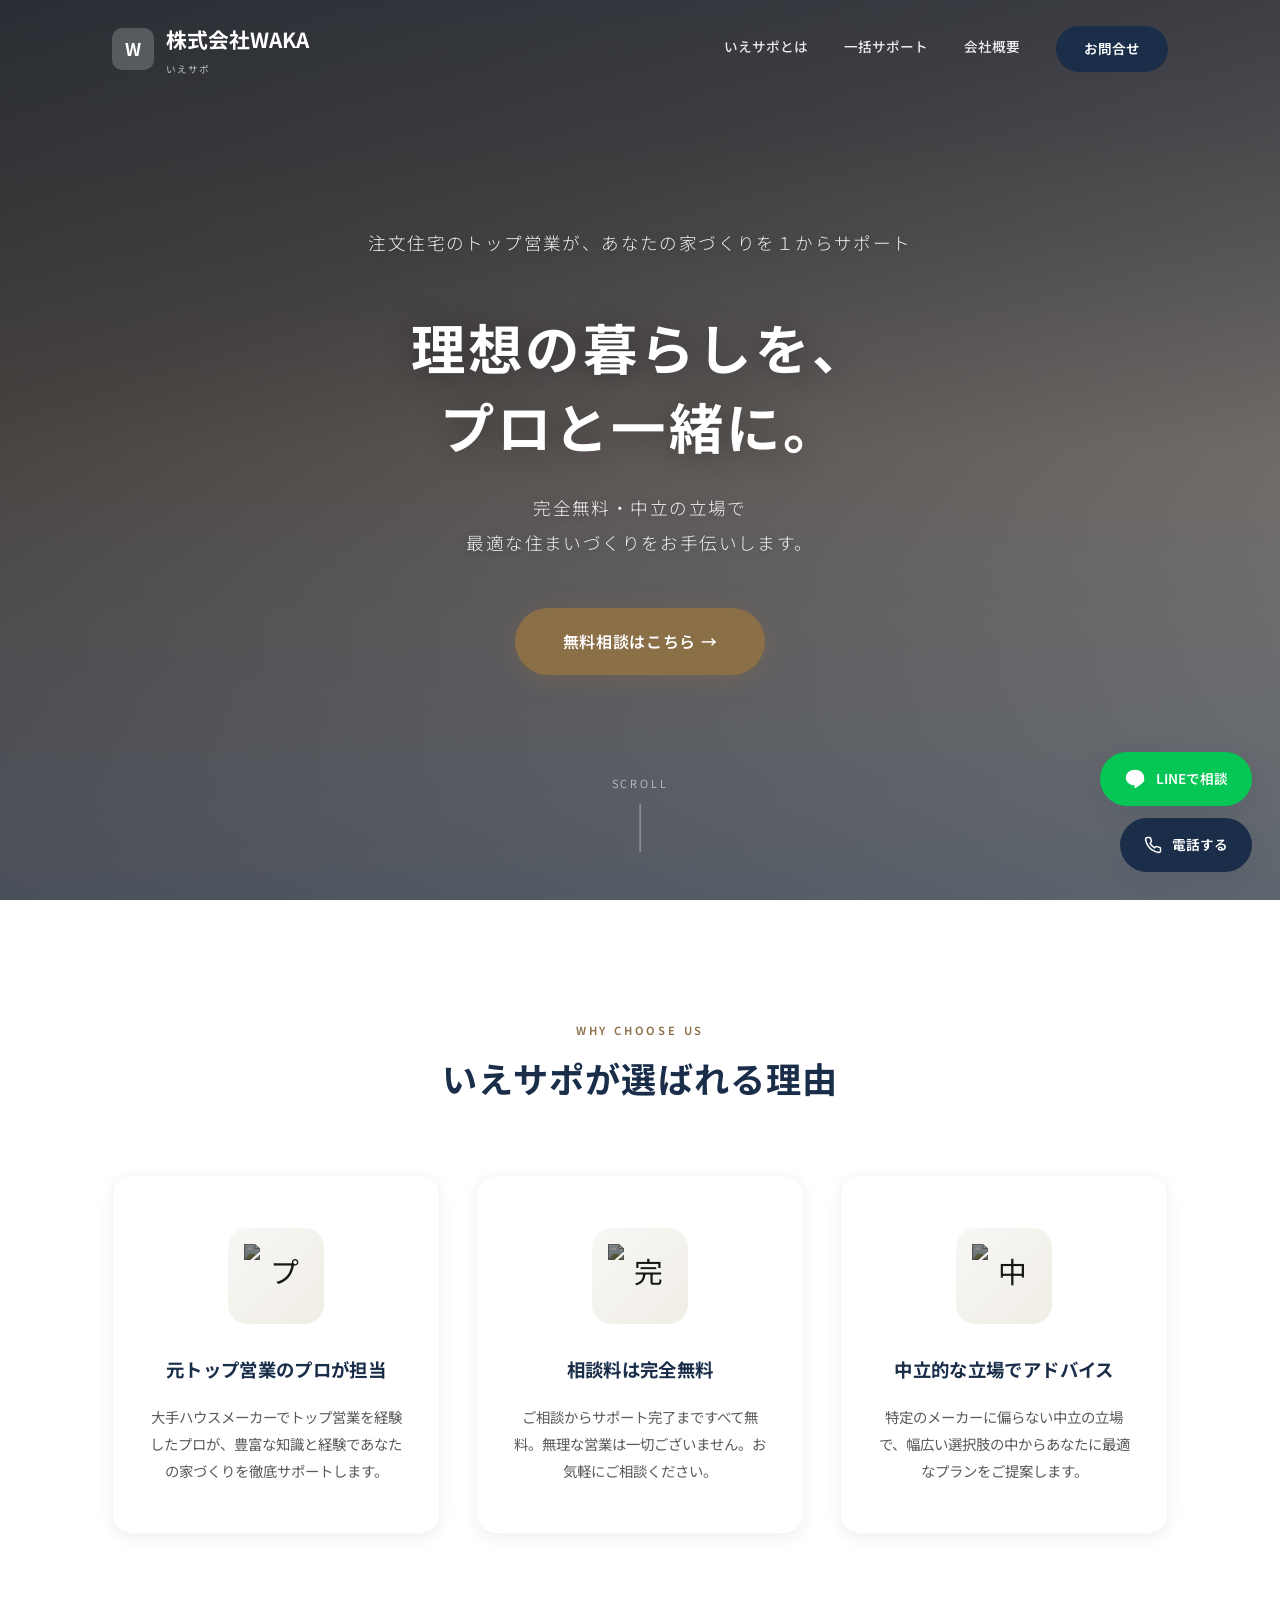
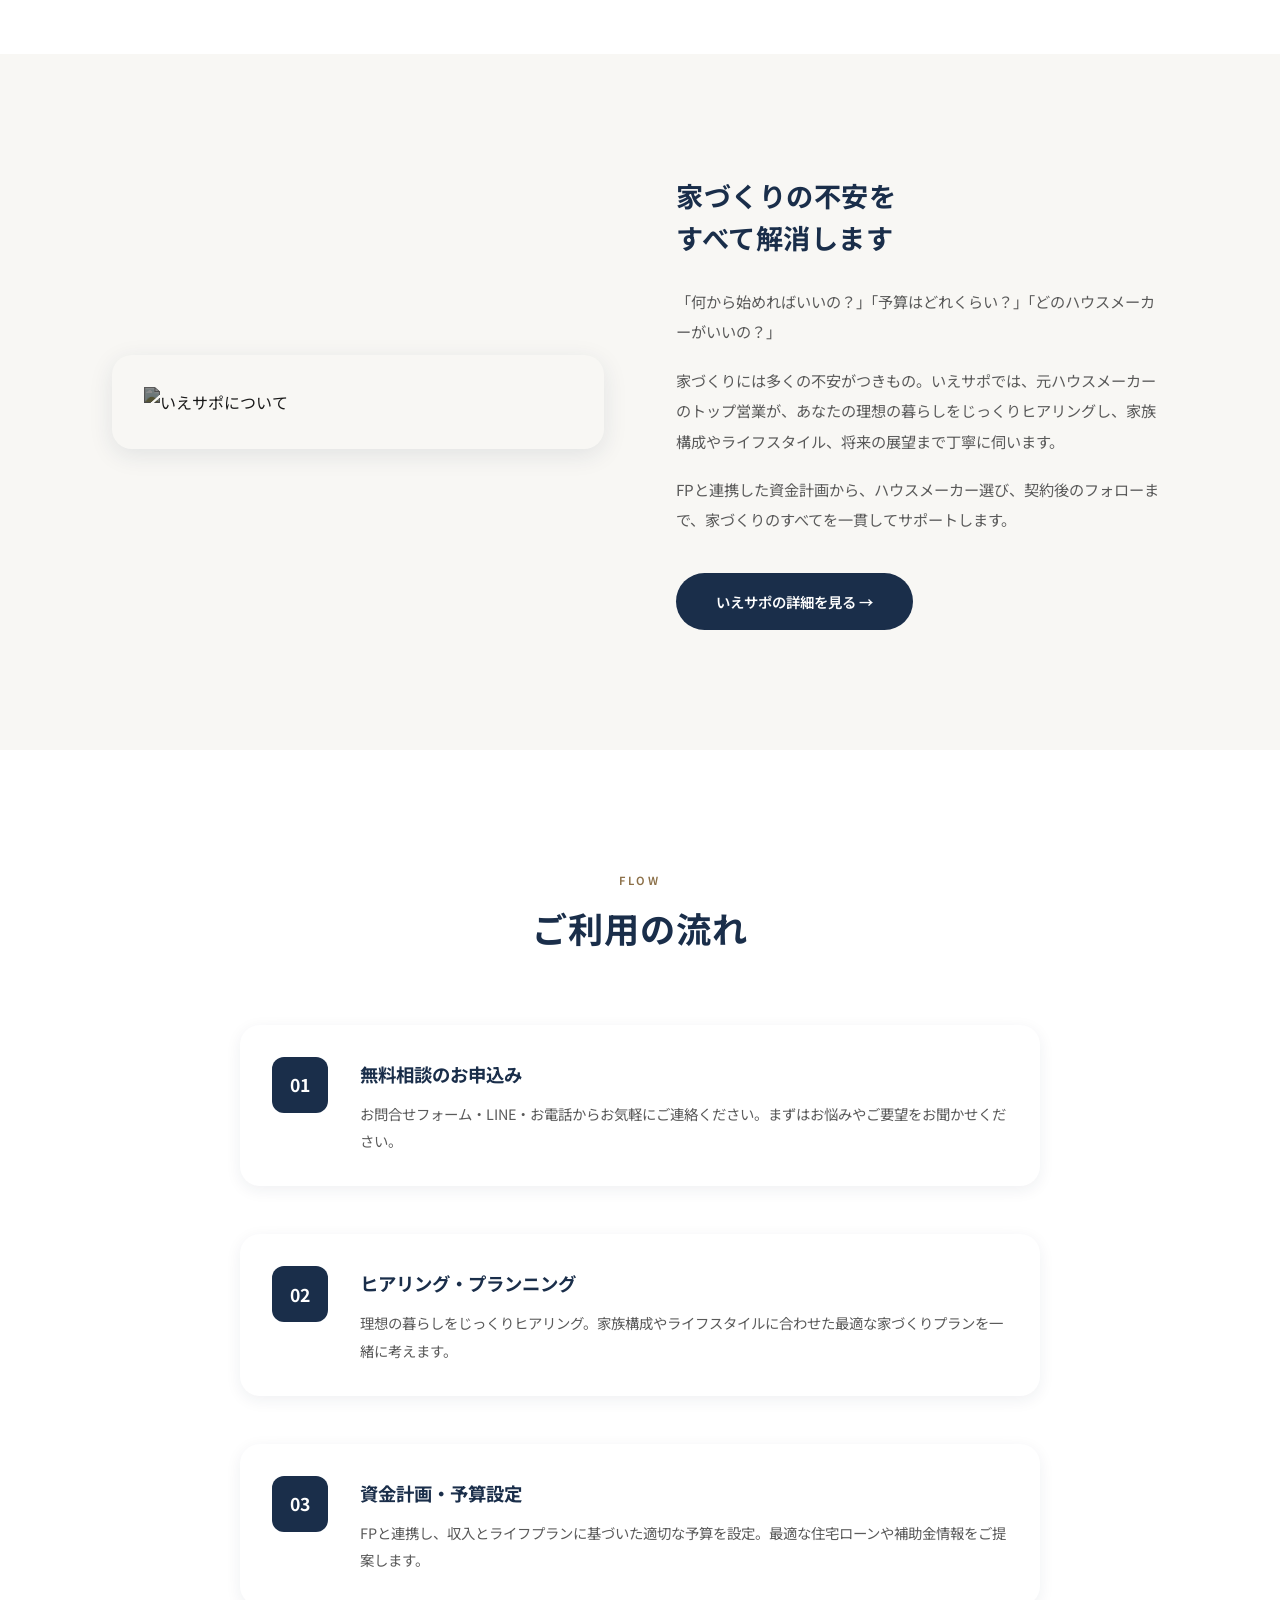
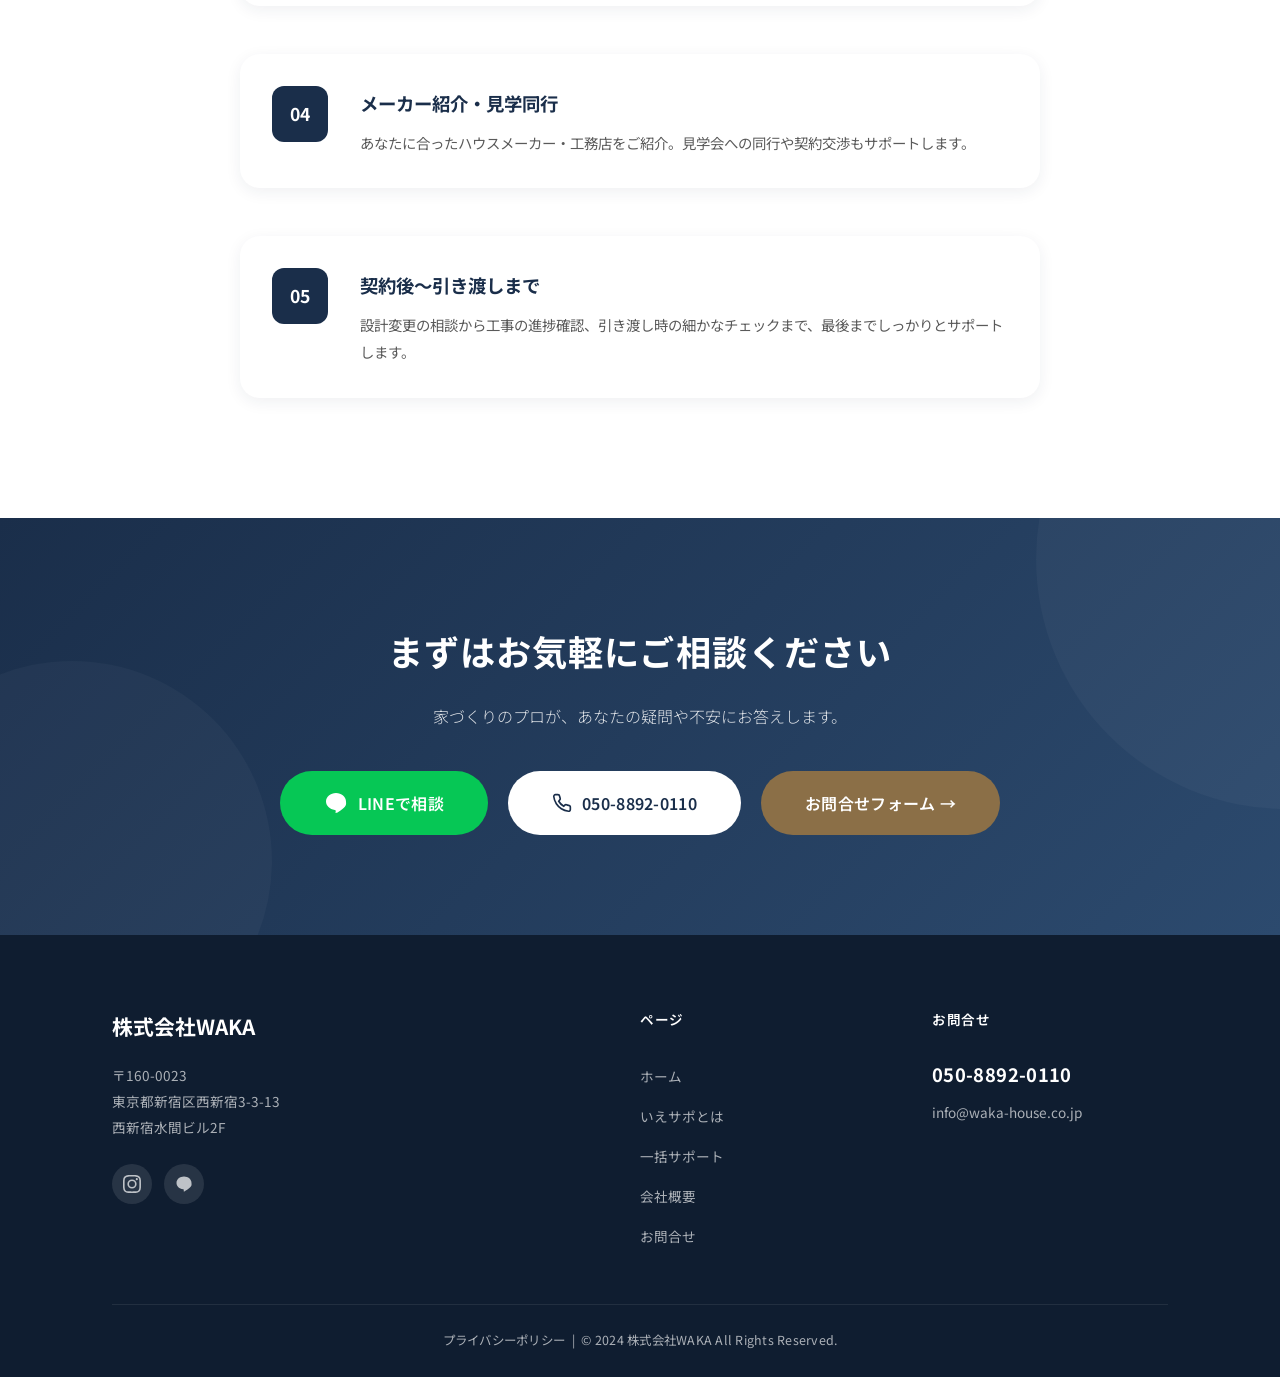
==== commit f6da45b5: "Add unDraw illustrations to all sections and cards - Feature cards: emoji icons → unDraw SVG illustr" ====
--- a/index.html
+++ b/index.html
@@ -73,17 +73,17 @@
       </div>
       <div class="features-grid fade-in-stagger">
         <div class="feature-card">
-          <div class="icon">&#x1F3E0;</div>
+          <div class="icon"><img src="https://cdn.undraw.co/illustration/target-audience_prun.svg" alt="プロが担当" class="illust"></div>
           <h3>元トップ営業のプロが担当</h3>
           <p>大手ハウスメーカーでトップ営業を経験したプロが、豊富な知識と経験であなたの家づくりを徹底サポートします。</p>
         </div>
         <div class="feature-card">
-          <div class="icon">&#x1F4B0;</div>
+          <div class="icon"><img src="https://cdn.undraw.co/illustration/calculator_os9t.svg" alt="完全無料" class="illust"></div>
           <h3>相談料は完全無料</h3>
           <p>ご相談からサポート完了まですべて無料。無理な営業は一切ございません。お気軽にご相談ください。</p>
         </div>
         <div class="feature-card">
-          <div class="icon">&#x2696;</div>
+          <div class="icon"><img src="https://cdn.undraw.co/illustration/business-decisions_7vkl.svg" alt="中立アドバイス" class="illust"></div>
           <h3>中立的な立場でアドバイス</h3>
           <p>特定のメーカーに偏らない中立の立場で、幅広い選択肢の中からあなたに最適なプランをご提案します。</p>
         </div>
@@ -96,9 +96,7 @@
     <div class="container">
       <div class="about-grid">
         <div class="about-image fade-in-left">
-          <div class="placeholder-img">
-            <img src="assets/images/about-home.jpg" alt="いえサポについて" onerror="this.parentElement.textContent='家づくりのイメージ'">
-          </div>
+          <img src="https://cdn.undraw.co/illustration/goals_dwgr.svg" alt="いえサポについて" class="illust illust-lg" style="padding: 32px;">
         </div>
         <div class="about-text fade-in-right">
           <h3>家づくりの不安を<br>すべて解消します</h3>
--- a/assets/css/style.css
+++ b/assets/css/style.css
@@ -172,6 +172,49 @@
   transform: translateY(0);
 }
 
+/* --- Illustration --- */
+.illust {
+  display: block;
+  max-width: 100%;
+  height: auto;
+  /* CSS filter to shift unDraw default purple (#6c63ff) toward navy #1A2E4A */
+  filter: hue-rotate(-40deg) saturate(0.5) brightness(0.55);
+}
+
+.illust-sm {
+  width: 80px;
+  height: 80px;
+  object-fit: contain;
+}
+
+.illust-md {
+  width: 200px;
+  height: 200px;
+  object-fit: contain;
+  margin: 0 auto 24px;
+}
+
+.illust-lg {
+  width: 100%;
+  max-width: 400px;
+  height: auto;
+  object-fit: contain;
+}
+
+.feature-card .illust-sm {
+  margin: 0 auto 24px;
+}
+
+.step-item .illust-sm {
+  flex-shrink: 0;
+}
+
+.service-point .illust-md {
+  width: 140px;
+  height: 140px;
+  margin: 0 auto 20px;
+}
+
 /* ============================================
    Header
    ============================================ */
@@ -534,15 +577,22 @@
 }
 
 .feature-card .icon {
-  width: 72px;
-  height: 72px;
+  width: 96px;
+  height: 96px;
   background: linear-gradient(135deg, var(--color-offwhite), var(--color-cream));
-  border-radius: var(--radius);
+  border-radius: var(--radius-lg);
   display: flex;
   align-items: center;
   justify-content: center;
   margin: 0 auto 28px;
+  padding: 16px;
   font-size: 1.8rem;
+}
+
+.feature-card .icon img {
+  width: 100%;
+  height: 100%;
+  object-fit: contain;
 }
 
 .feature-card h3 {
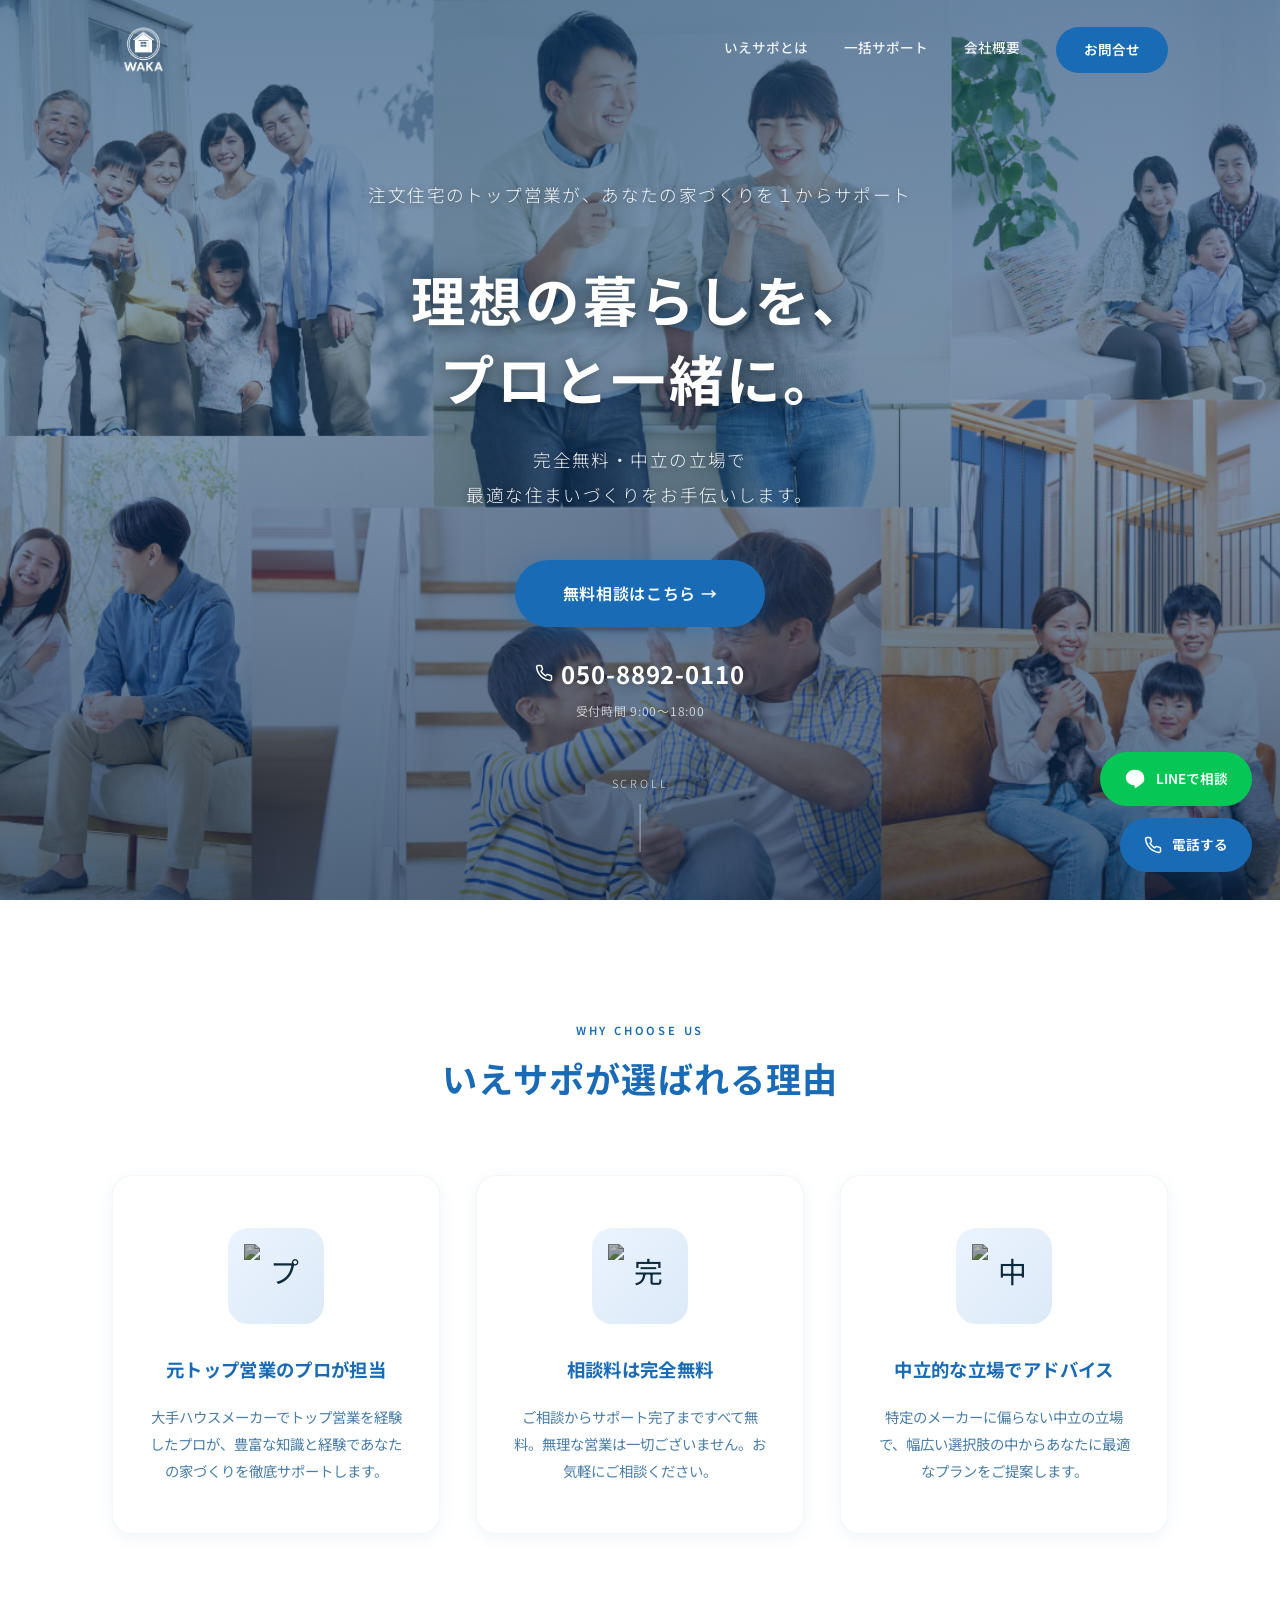
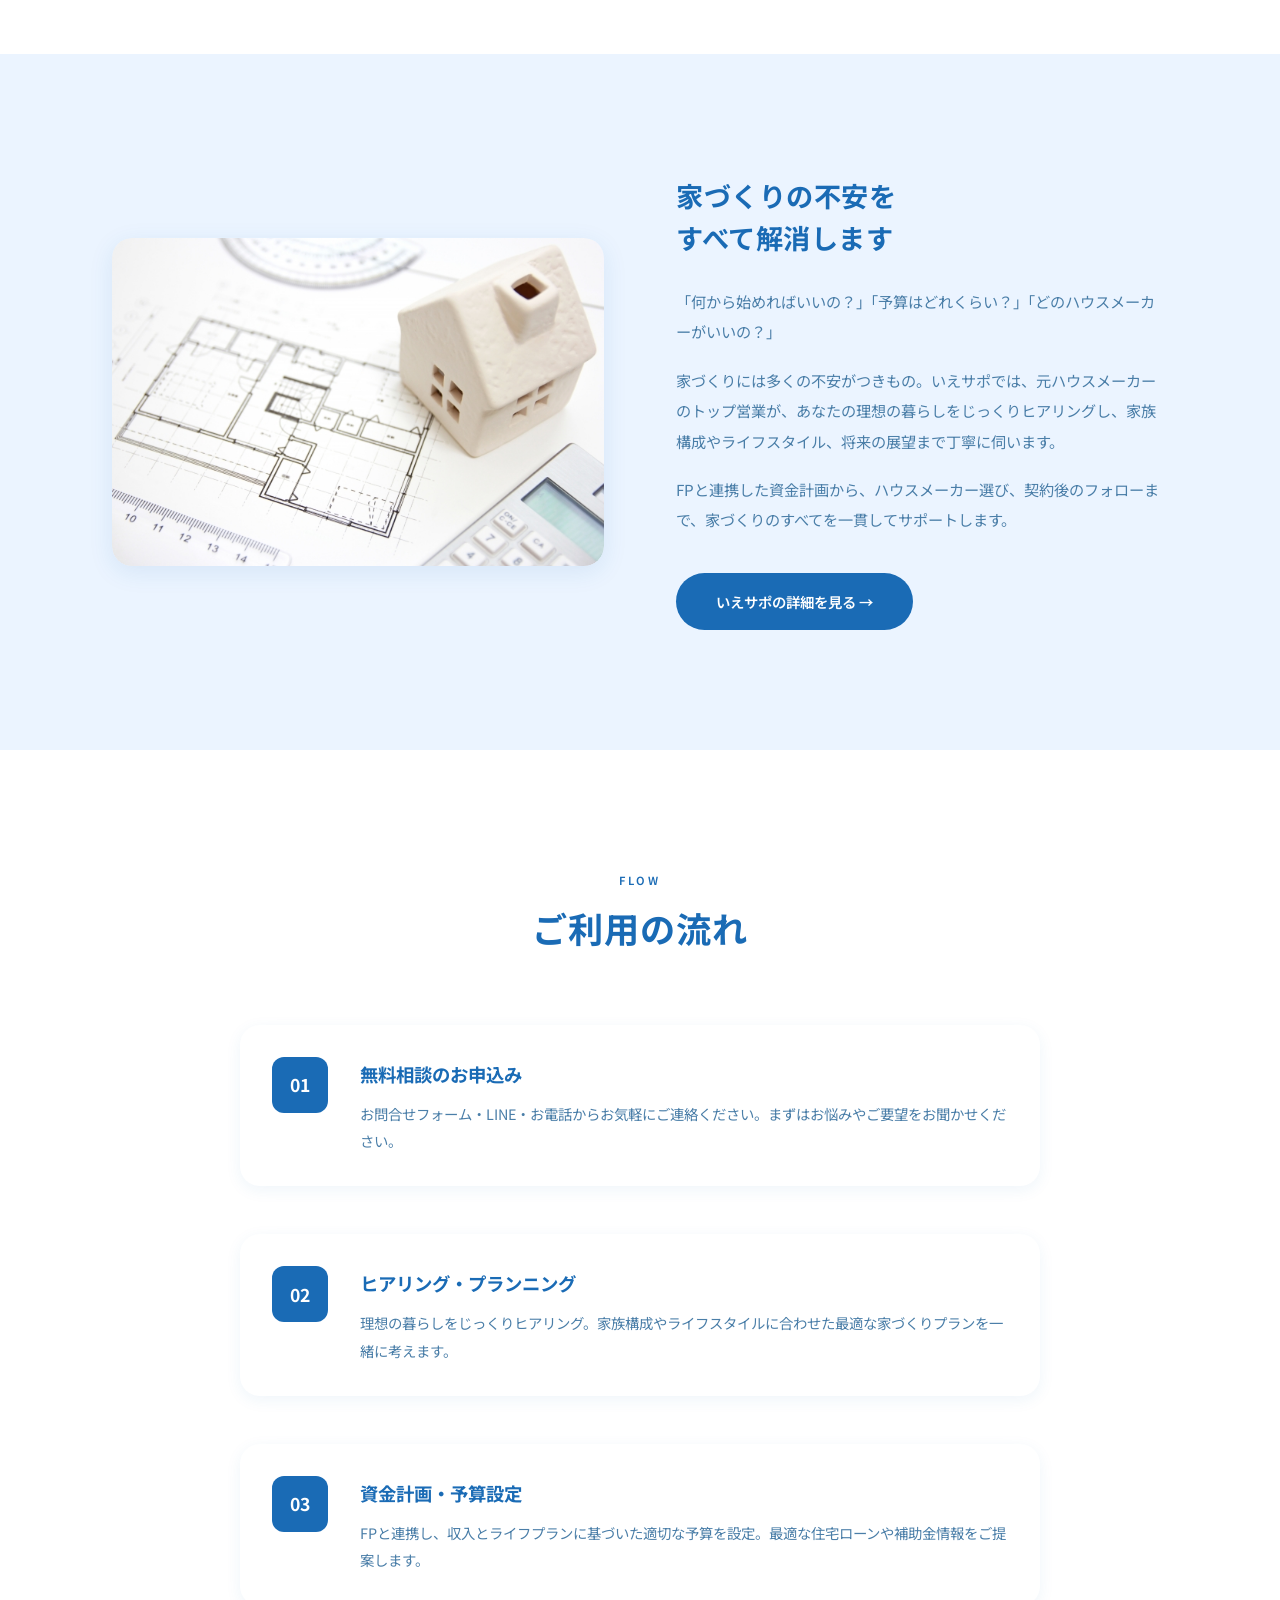
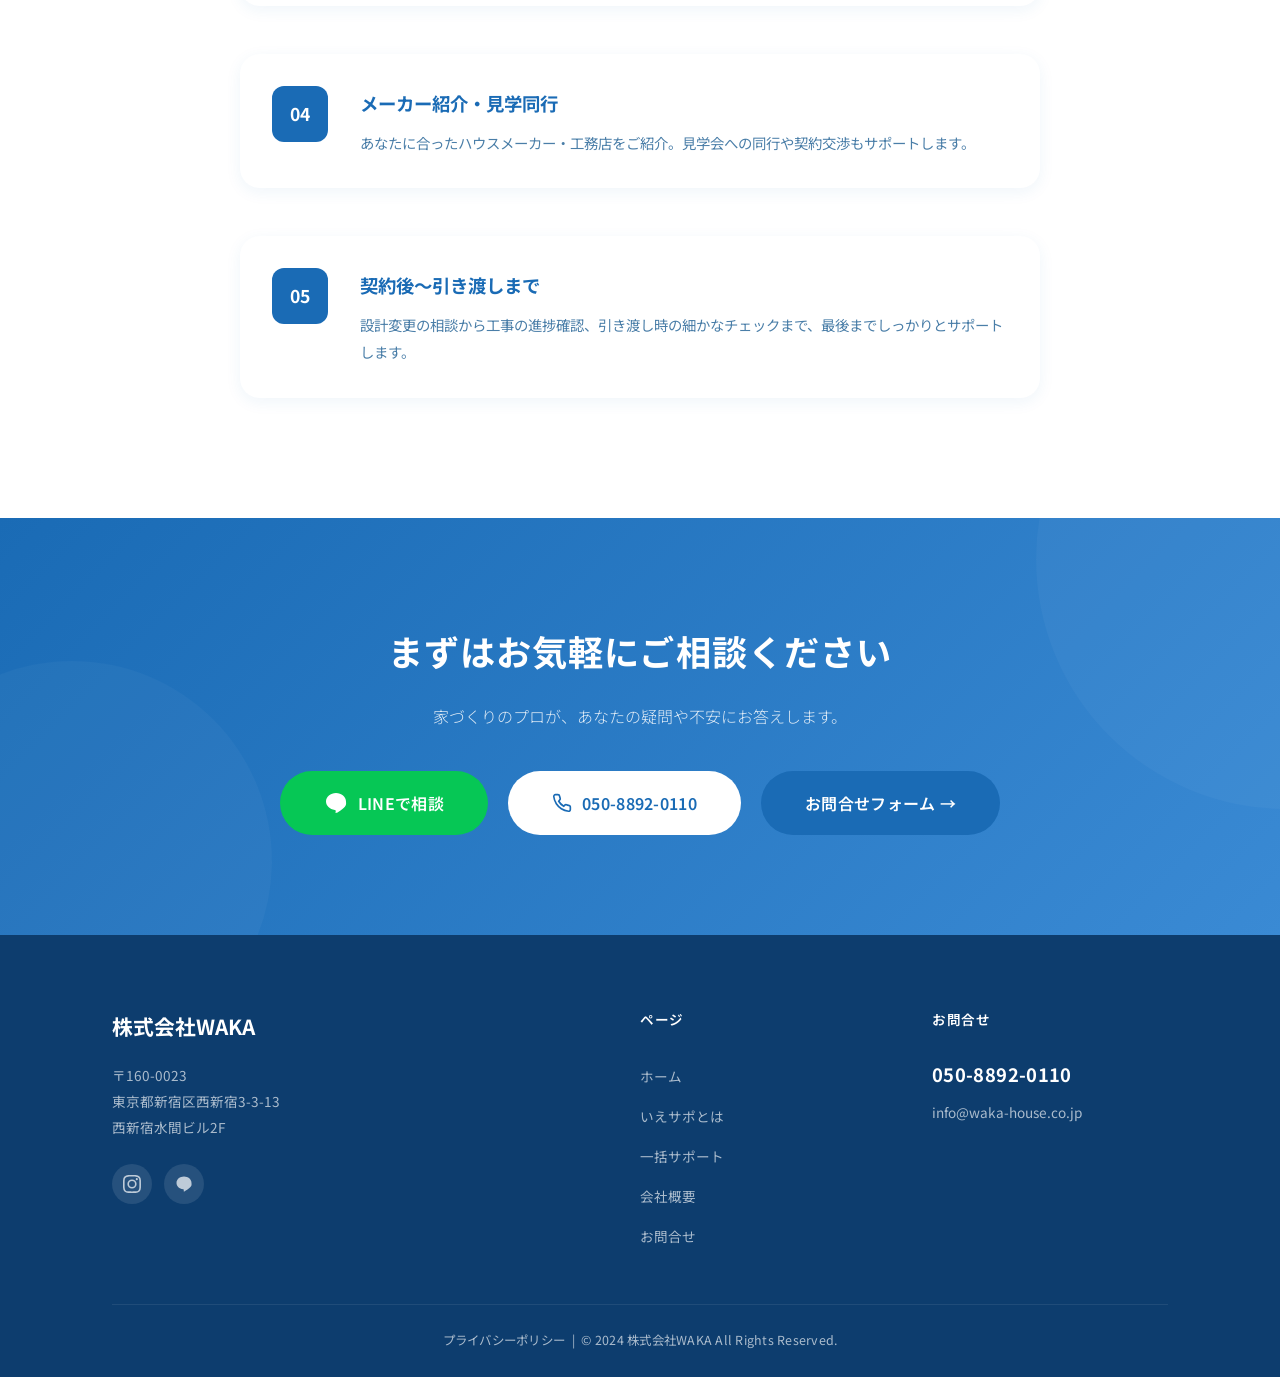
==== commit 24c7de4a: "Fix FTP deploy server-dir from /www/ to /web/ Co-Authored-By: Claude Opus 4.6 (1M context) <noreply@" ====
--- a/index.html
+++ b/index.html
@@ -18,11 +18,7 @@
     <div class="container">
       <div class="header-logo">
         <a href="index.html">
-          <span class="logo-mark">W</span>
-          <span>
-            株式会社WAKA
-            <span class="logo-sub">いえサポ</span>
-          </span>
+          <img src="assets/images/logo.png" alt="株式会社WAKA" class="header-logo-img">
         </a>
       </div>
       <nav class="nav-desktop">
@@ -53,13 +49,20 @@
   <!-- Hero -->
   <section class="hero">
     <div class="hero-bg">
-      <img src="assets/images/hero-main.jpg" alt="理想の住まい" onerror="this.style.display='none'">
+      <img src="assets/images/hero.png" alt="理想の住まい">
     </div>
     <div class="hero-content">
       <p class="subcopy fade-in">注文住宅のトップ営業が、あなたの家づくりを１からサポート</p>
       <h1 class="catchcopy fade-in">理想の暮らしを、<br>プロと一緒に。</h1>
       <p class="subcopy fade-in">完全無料・中立の立場で<br>最適な住まいづくりをお手伝いします。</p>
       <a href="contact.php" class="hero-cta fade-in">無料相談はこちら &#8594;</a>
+      <div class="hero-tel fade-in">
+        <a href="tel:050-8892-0110">
+          <svg width="18" height="18" viewBox="0 0 24 24" fill="none" stroke="currentColor" stroke-width="2"><path d="M22 16.92v3a2 2 0 01-2.18 2 19.79 19.79 0 01-8.63-3.07 19.5 19.5 0 01-6-6 19.79 19.79 0 01-3.07-8.67A2 2 0 014.11 2h3a2 2 0 012 1.72c.13.81.36 1.6.68 2.34a2 2 0 01-.45 2.11L8.09 9.91a16 16 0 006 6l1.27-1.27a2 2 0 012.11-.45c.74.32 1.53.55 2.34.68A2 2 0 0122 16.92z"/></svg>
+          050-8892-0110
+        </a>
+        <span>受付時間 9:00〜18:00</span>
+      </div>
     </div>
     <div class="hero-scroll">SCROLL</div>
   </section>
@@ -96,7 +99,7 @@
     <div class="container">
       <div class="about-grid">
         <div class="about-image fade-in-left">
-          <img src="https://cdn.undraw.co/illustration/goals_dwgr.svg" alt="いえサポについて" class="illust illust-lg" style="padding: 32px;">
+          <img src="assets/images/2700270_s.jpg" alt="家づくりの設計図と模型" style="width: 100%; border-radius: 20px;">
         </div>
         <div class="about-text fade-in-right">
           <h3>家づくりの不安を<br>すべて解消します</h3>
@@ -162,7 +165,7 @@
       <h2>まずはお気軽にご相談ください</h2>
       <p>家づくりのプロが、あなたの疑問や不安にお答えします。</p>
       <div class="cta-buttons">
-        <a href="https://line.me/" class="cta-btn cta-btn--line" target="_blank" rel="noopener">
+        <a href="https://lin.ee/kRTWrUI" class="cta-btn cta-btn--line" target="_blank" rel="noopener">
           <svg width="24" height="24" viewBox="0 0 24 24" fill="currentColor"><path d="M12 2C6.48 2 2 5.82 2 10.5c0 4.21 3.74 7.74 8.78 8.4.34.07.8.23.92.52.1.27.07.68.03.95l-.15.9c-.04.27-.2 1.05.92.57s6.13-3.61 8.36-6.18C22.63 13.59 22 12.11 22 10.5 22 5.82 17.52 2 12 2z"/></svg>
           LINEで相談
         </a>
@@ -185,10 +188,10 @@
           <div class="logo">株式会社WAKA</div>
           <p>〒160-0023<br>東京都新宿区西新宿3-3-13<br>西新宿水間ビル2F</p>
           <div class="footer-sns">
-            <a href="https://www.instagram.com/" target="_blank" rel="noopener" aria-label="Instagram">
+            <a href="https://www.instagram.com/waka_iesapo/" target="_blank" rel="noopener" aria-label="Instagram">
               <svg viewBox="0 0 24 24"><path d="M12 2.163c3.204 0 3.584.012 4.85.07 3.252.148 4.771 1.691 4.919 4.919.058 1.265.069 1.645.069 4.849 0 3.205-.012 3.584-.069 4.849-.149 3.225-1.664 4.771-4.919 4.919-1.266.058-1.644.07-4.85.07-3.204 0-3.584-.012-4.849-.07-3.26-.149-4.771-1.699-4.919-4.92-.058-1.265-.07-1.644-.07-4.849 0-3.204.013-3.583.07-4.849.149-3.227 1.664-4.771 4.919-4.919 1.266-.057 1.645-.069 4.849-.069zM12 0C8.741 0 8.333.014 7.053.072 2.695.272.273 2.69.073 7.052.014 8.333 0 8.741 0 12c0 3.259.014 3.668.072 4.948.2 4.358 2.618 6.78 6.98 6.98C8.333 23.986 8.741 24 12 24c3.259 0 3.668-.014 4.948-.072 4.354-.2 6.782-2.618 6.979-6.98.059-1.28.073-1.689.073-4.948 0-3.259-.014-3.667-.072-4.947-.196-4.354-2.617-6.78-6.979-6.98C15.668.014 15.259 0 12 0zm0 5.838a6.162 6.162 0 100 12.324 6.162 6.162 0 000-12.324zM12 16a4 4 0 110-8 4 4 0 010 8zm6.406-11.845a1.44 1.44 0 100 2.881 1.44 1.44 0 000-2.881z"/></svg>
             </a>
-            <a href="https://line.me/" target="_blank" rel="noopener" aria-label="LINE">
+            <a href="https://lin.ee/kRTWrUI" target="_blank" rel="noopener" aria-label="LINE">
               <svg viewBox="0 0 24 24"><path d="M12 2C6.48 2 2 5.82 2 10.5c0 4.21 3.74 7.74 8.78 8.4.34.07.8.23.92.52.1.27.07.68.03.95l-.15.9c-.04.27-.2 1.05.92.57s6.13-3.61 8.36-6.18C22.63 13.59 22 12.11 22 10.5 22 5.82 17.52 2 12 2z"/></svg>
             </a>
           </div>
@@ -216,7 +219,7 @@
 
   <!-- Floating CTA (PC) -->
   <div class="floating-cta">
-    <a href="https://line.me/" class="float-line" target="_blank" rel="noopener">
+    <a href="https://lin.ee/kRTWrUI" class="float-line" target="_blank" rel="noopener">
       <svg width="22" height="22" viewBox="0 0 24 24" fill="currentColor"><path d="M12 2C6.48 2 2 5.82 2 10.5c0 4.21 3.74 7.74 8.78 8.4.34.07.8.23.92.52.1.27.07.68.03.95l-.15.9c-.04.27-.2 1.05.92.57s6.13-3.61 8.36-6.18C22.63 13.59 22 12.11 22 10.5 22 5.82 17.52 2 12 2z"/></svg>
       LINEで相談
     </a>
@@ -228,7 +231,7 @@
 
   <!-- Fixed CTA (Mobile) -->
   <div class="fixed-cta-mobile">
-    <a href="https://line.me/" class="cta-line" target="_blank" rel="noopener">
+    <a href="https://lin.ee/kRTWrUI" class="cta-line" target="_blank" rel="noopener">
       <svg width="20" height="20" viewBox="0 0 24 24" fill="currentColor"><path d="M12 2C6.48 2 2 5.82 2 10.5c0 4.21 3.74 7.74 8.78 8.4.34.07.8.23.92.52.1.27.07.68.03.95l-.15.9c-.04.27-.2 1.05.92.57s6.13-3.61 8.36-6.18C22.63 13.59 22 12.11 22 10.5 22 5.82 17.52 2 12 2z"/></svg>
       LINE
     </a>
--- a/assets/css/style.css
+++ b/assets/css/style.css
@@ -13,25 +13,25 @@
 }
 
 :root {
-  --color-primary: #1A2E4A;
-  --color-primary-light: #2C4A6E;
-  --color-primary-dark: #0F1D30;
-  --color-accent: #8B6F47;
-  --color-accent-light: #A68960;
-  --color-accent-pale: #D4C4A8;
+  --color-primary: #1A6BB5;
+  --color-primary-light: #3A8AD4;
+  --color-primary-dark: #0d3d6e;
+  --color-accent: #1A6BB5;
+  --color-accent-light: #3A8AD4;
+  --color-accent-pale: #B3D4F0;
   --color-white: #ffffff;
-  --color-offwhite: #F8F7F4;
-  --color-cream: #F0EDE6;
-  --color-gray-light: #E5E1DB;
-  --color-gray: #9A9590;
-  --color-text: #2C2C2C;
-  --color-text-light: #5A5A5A;
+  --color-offwhite: #EBF4FF;
+  --color-cream: #DCE9F7;
+  --color-gray-light: #CFE0F2;
+  --color-gray: #7EA8C8;
+  --color-text: #0d3d6e;
+  --color-text-light: #4a7ea8;
   --color-line: #06C755;
   --font-main: 'Noto Sans JP', sans-serif;
-  --shadow-sm: 0 2px 12px rgba(26, 46, 74, 0.06);
-  --shadow-md: 0 6px 24px rgba(26, 46, 74, 0.10);
-  --shadow-lg: 0 12px 48px rgba(26, 46, 74, 0.14);
-  --shadow-card: 0 4px 16px rgba(26, 46, 74, 0.07);
+  --shadow-sm: 0 2px 12px rgba(26, 107, 181, 0.06);
+  --shadow-md: 0 6px 24px rgba(26, 107, 181, 0.10);
+  --shadow-lg: 0 12px 48px rgba(26, 107, 181, 0.14);
+  --shadow-card: 0 4px 16px rgba(26, 107, 181, 0.07);
   --radius: 12px;
   --radius-lg: 20px;
   --radius-xl: 28px;
@@ -177,8 +177,8 @@
   display: block;
   max-width: 100%;
   height: auto;
-  /* CSS filter to shift unDraw default purple (#6c63ff) toward navy #1A2E4A */
-  filter: hue-rotate(-40deg) saturate(0.5) brightness(0.55);
+  /* CSS filter to shift unDraw default purple (#6c63ff) toward blue #1A6BB5 */
+  filter: hue-rotate(-10deg) saturate(0.7) brightness(0.7);
 }
 
 .illust-sm {
@@ -246,45 +246,20 @@
 .header-logo a {
   display: flex;
   align-items: center;
-  gap: 12px;
-  font-size: 1.3rem;
-  font-weight: 700;
-  color: var(--color-primary);
-}
-
-.header:not(.scrolled) .header-logo a {
-  color: var(--color-white);
-}
-
-.header-logo .logo-mark {
-  width: 42px;
-  height: 42px;
-  background: var(--color-primary);
-  color: var(--color-white);
-  border-radius: 10px;
-  display: flex;
-  align-items: center;
-  justify-content: center;
-  font-size: 1.1rem;
-  font-weight: 700;
-  transition: background var(--transition);
-}
-
-.header:not(.scrolled) .header-logo .logo-mark {
-  background: rgba(255, 255, 255, 0.2);
-  backdrop-filter: blur(4px);
-}
-
-.header-logo .logo-sub {
-  display: block;
-  font-size: 0.6rem;
-  font-weight: 400;
-  color: var(--color-gray);
-  letter-spacing: 0.1em;
-}
-
-.header:not(.scrolled) .header-logo .logo-sub {
-  color: rgba(255, 255, 255, 0.7);
+}
+
+.header-logo-img {
+  height: 60px;
+  width: auto;
+  transition: filter var(--transition), height var(--transition);
+}
+
+.header.scrolled .header-logo-img {
+  height: 48px;
+}
+
+.header:not(.scrolled) .header-logo-img {
+  filter: brightness(0) invert(1);
 }
 
 /* Desktop Nav */
@@ -424,7 +399,7 @@
   left: 0;
   width: 100%;
   height: 100%;
-  background: rgba(15, 29, 48, 0.5);
+  background: rgba(10, 42, 74, 0.5);
   z-index: 998;
   opacity: 0;
   transition: opacity var(--transition);
@@ -450,7 +425,7 @@
 .hero-bg {
   position: absolute;
   inset: 0;
-  background: linear-gradient(160deg, #3a2e1e 0%, #5a4a3a 30%, #8a7a6a 60%, #c4b8a5 100%);
+  background: linear-gradient(160deg, #0a2a4a 0%, #0d3d6e 30%, #1A6BB5 60%, #5aa0d6 100%);
   z-index: 0;
 }
 
@@ -460,9 +435,9 @@
   inset: 0;
   background: linear-gradient(
     180deg,
-    rgba(26, 46, 74, 0.5) 0%,
-    rgba(26, 46, 74, 0.3) 50%,
-    rgba(26, 46, 74, 0.6) 100%
+    rgba(13, 61, 110, 0.6) 0%,
+    rgba(13, 61, 110, 0.5) 40%,
+    rgba(10, 42, 74, 0.7) 100%
   );
 }
 
@@ -470,7 +445,6 @@
   width: 100%;
   height: 100%;
   object-fit: cover;
-  opacity: 0.85;
 }
 
 .hero-content {
@@ -487,7 +461,7 @@
   font-weight: 700;
   line-height: 1.45;
   letter-spacing: 0.06em;
-  text-shadow: 0 2px 30px rgba(0, 0, 0, 0.35);
+  text-shadow: 0 2px 16px rgba(0, 0, 0, 0.5), 0 0 40px rgba(13, 61, 110, 0.3);
   margin-bottom: 24px;
 }
 
@@ -495,7 +469,7 @@
   font-size: 1.1rem;
   font-weight: 300;
   letter-spacing: 0.08em;
-  text-shadow: 0 1px 12px rgba(0, 0, 0, 0.3);
+  text-shadow: 0 1px 10px rgba(0, 0, 0, 0.4), 0 0 30px rgba(13, 61, 110, 0.2);
   margin-bottom: 48px;
   line-height: 2;
   opacity: 0.92;
@@ -513,13 +487,42 @@
   font-weight: 600;
   letter-spacing: 0.04em;
   transition: background var(--transition), transform var(--transition), box-shadow var(--transition);
-  box-shadow: 0 4px 24px rgba(139, 111, 71, 0.4);
+  box-shadow: 0 4px 24px rgba(26, 107, 181, 0.4);
 }
 
 .hero-cta:hover {
   background: var(--color-accent-light);
   transform: translateY(-3px);
-  box-shadow: 0 8px 36px rgba(139, 111, 71, 0.5);
+  box-shadow: 0 8px 36px rgba(26, 107, 181, 0.5);
+}
+
+.hero-tel {
+  margin-top: 24px;
+}
+
+.hero-tel a {
+  display: inline-flex;
+  align-items: center;
+  gap: 8px;
+  color: var(--color-white);
+  font-size: 1.5rem;
+  font-weight: 700;
+  letter-spacing: 0.04em;
+  text-shadow: 0 2px 12px rgba(0, 0, 0, 0.4);
+  transition: opacity var(--transition);
+}
+
+.hero-tel a:hover {
+  opacity: 0.8;
+}
+
+.hero-tel span {
+  display: block;
+  font-size: 0.75rem;
+  font-weight: 400;
+  color: rgba(255, 255, 255, 0.7);
+  margin-top: 4px;
+  letter-spacing: 0.06em;
 }
 
 .hero-scroll {
@@ -628,7 +631,7 @@
 .about-image .placeholder-img {
   width: 100%;
   aspect-ratio: 4 / 3;
-  background: linear-gradient(135deg, #d4c5b0 0%, #e8ddd0 50%, #c4b8a5 100%);
+  background: linear-gradient(135deg, #B3D4F0 0%, #DCE9F7 50%, #EBF4FF 100%);
   display: flex;
   align-items: center;
   justify-content: center;
@@ -689,7 +692,7 @@
 .btn-accent:hover {
   background: var(--color-accent-light);
   transform: translateY(-2px);
-  box-shadow: 0 4px 16px rgba(139, 111, 71, 0.3);
+  box-shadow: 0 4px 16px rgba(26, 107, 181, 0.3);
 }
 
 /* ============================================
@@ -845,7 +848,7 @@
 
 .cta-btn--contact:hover {
   transform: translateY(-3px);
-  box-shadow: 0 6px 24px rgba(139, 111, 71, 0.4);
+  box-shadow: 0 6px 24px rgba(26, 107, 181, 0.4);
 }
 
 /* ============================================
@@ -1052,7 +1055,7 @@
    ============================================ */
 .page-header {
   padding: 160px 0 72px;
-  background: linear-gradient(160deg, var(--color-offwhite) 0%, var(--color-cream) 50%, #e8e0d4 100%);
+  background: linear-gradient(160deg, var(--color-offwhite) 0%, var(--color-cream) 50%, #c5daf0 100%);
   text-align: center;
   position: relative;
 }
@@ -1194,6 +1197,11 @@
   font-weight: 600;
   color: var(--color-primary);
   background: var(--color-offwhite);
+}
+
+/* reCAPTCHA badge - hide default, show text notice instead */
+.grecaptcha-badge {
+  visibility: hidden;
 }
 
 /* ============================================
